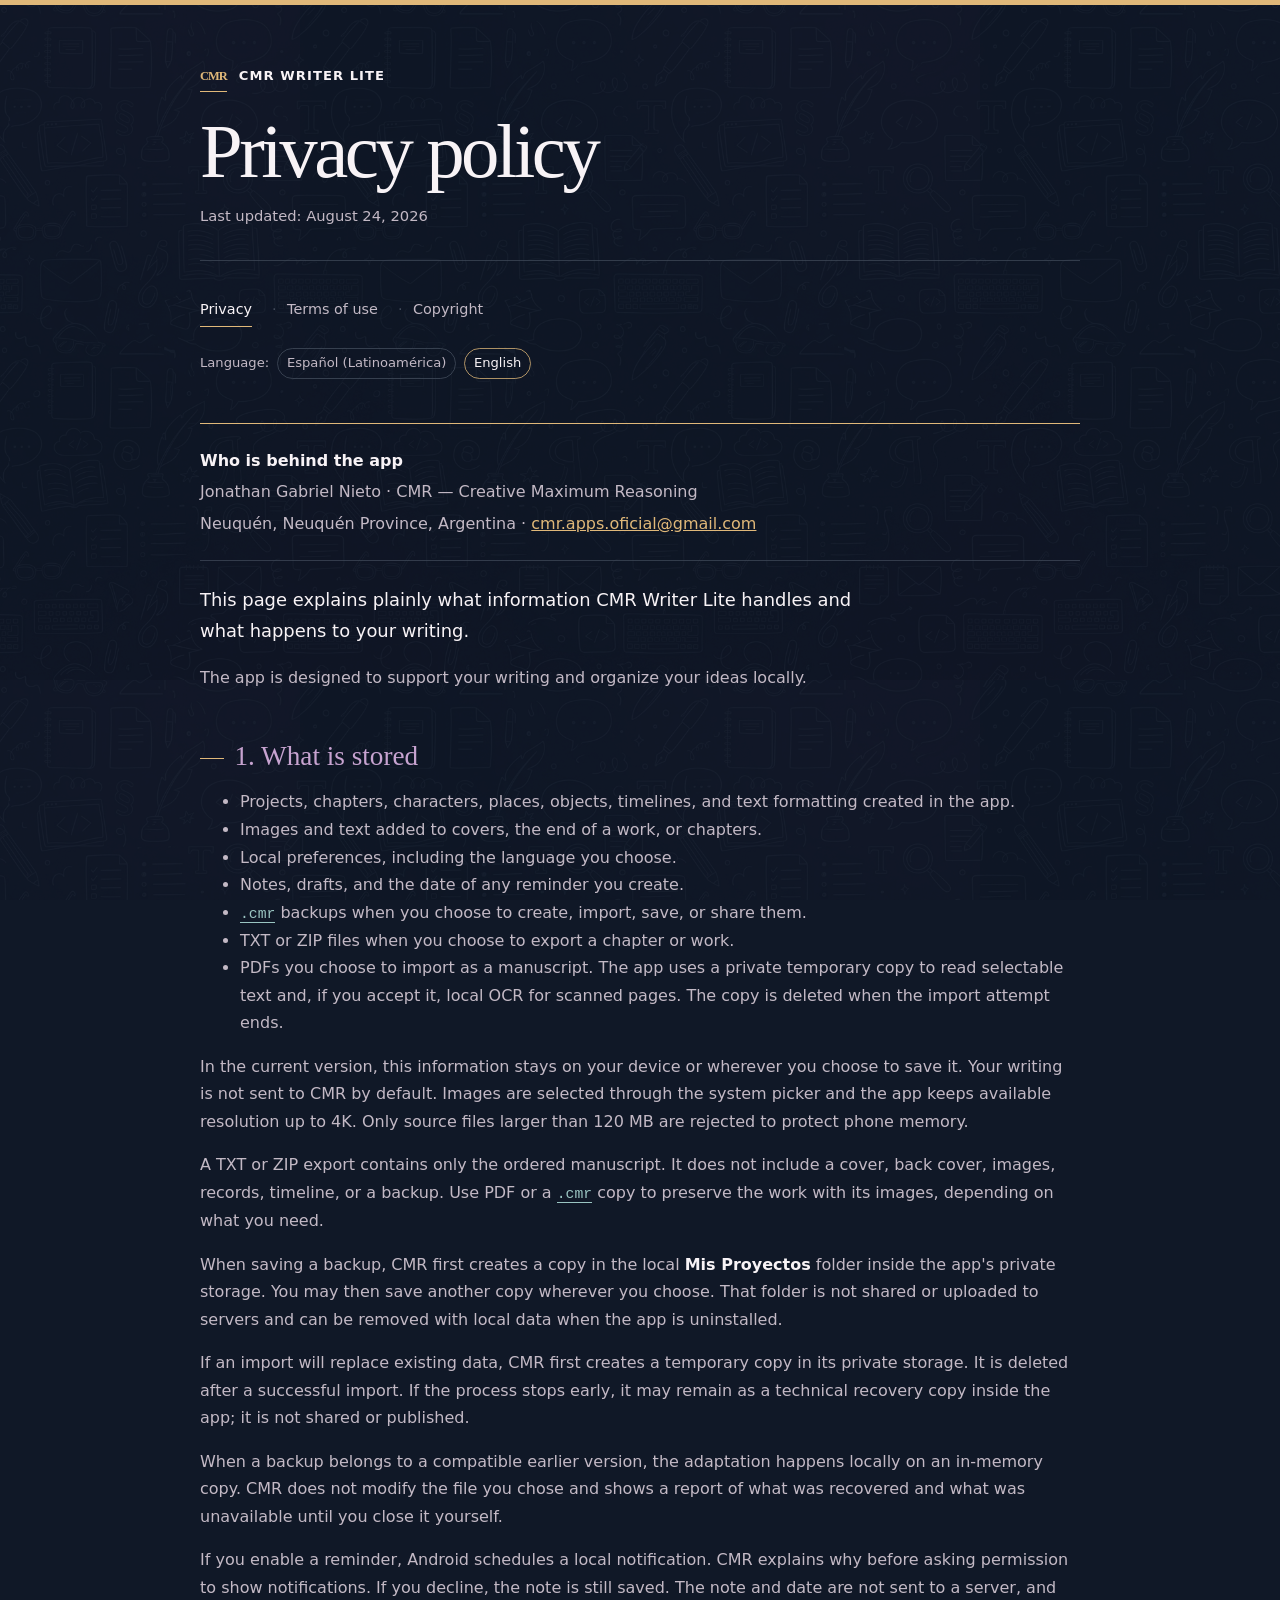
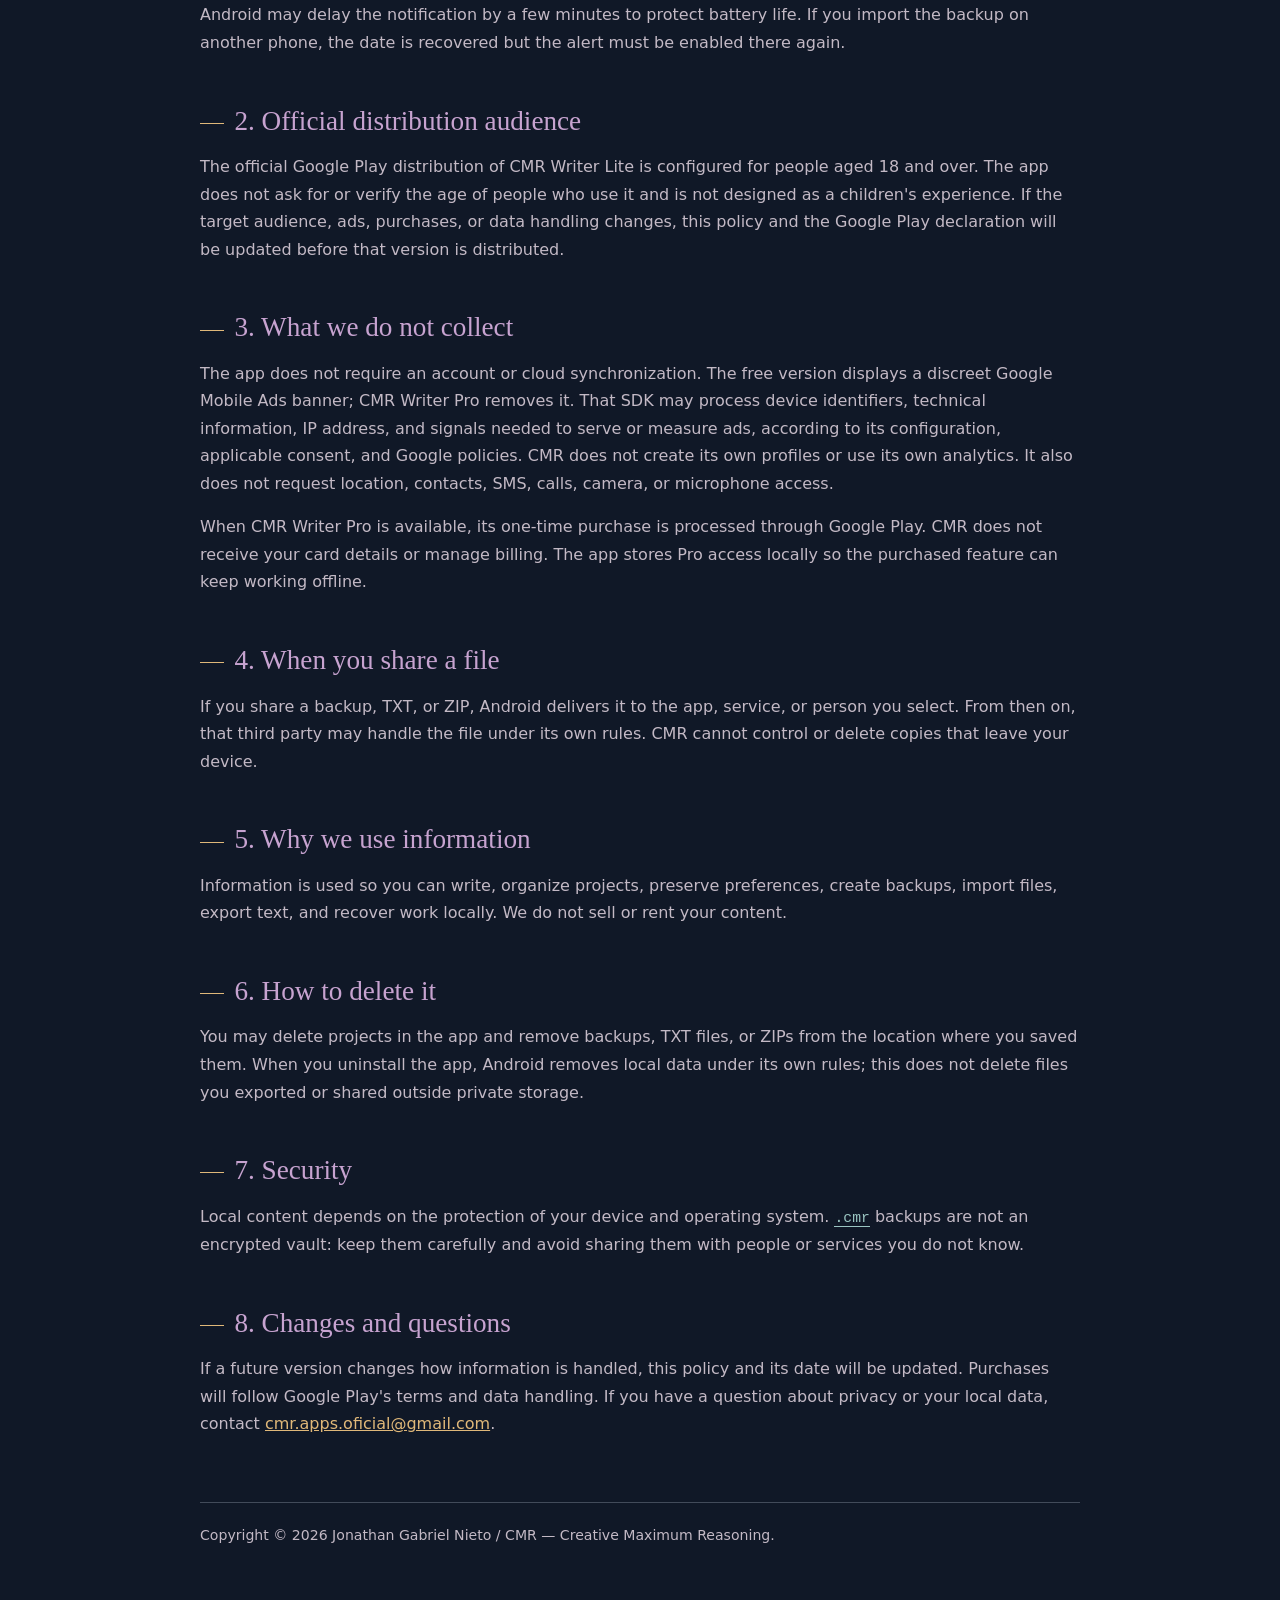
==== en/index.html @ 170e4adf "Add files via upload" ====
<!doctype html>
<html lang="en">
<head>
  <meta charset="utf-8">
  <meta name="viewport" content="width=device-width, initial-scale=1">
  <meta name="description" content="CMR Writer Lite privacy policy.">
  <title>Privacy | CMR Writer Lite</title>
  <link rel="icon" href="../favicon.ico" sizes="any">
  <link rel="stylesheet" href="../styles.css">
</head>
<body>
  <main class="shell">
    <header>
      <div class="brand"><span class="brand-mark" aria-hidden="true">CMR</span> CMR Writer Lite</div>
      <h1>Privacy policy</h1>
      <p class="meta">Last updated: August 24, 2026</p>
    </header>

    <nav aria-label="Legal documents">
      <a href="index.html" aria-current="page">Privacy</a>
      <a href="terms.html">Terms of use</a>
      <a href="copyright.html">Copyright</a>
    </nav>
    <div class="language-switch" aria-label="Document language">
      <span>Language:</span>
      <a href="../index.html" lang="es-419">Español (Latinoamérica)</a>
      <a href="index.html" lang="en" aria-current="true">English</a>
    </div>

    <section class="identity" aria-label="Contact details">
      <p><strong>Who is behind the app</strong></p>
      <p>Jonathan Gabriel Nieto · CMR — Creative Maximum Reasoning</p>
      <p>Neuquén, Neuquén Province, Argentina · <a href="mailto:cmr.apps.oficial@gmail.com">cmr.apps.oficial@gmail.com</a></p>
    </section>

    <p class="lead">This page explains plainly what information CMR Writer Lite handles and what happens to your writing.</p>
    <p>The app is designed to support your writing and organize your ideas locally.</p>

    <h2>1. What is stored</h2>
    <ul>
      <li>Projects, chapters, characters, places, objects, timelines, and text formatting created in the app.</li>
      <li>Images and text added to covers, the end of a work, or chapters.</li>
      <li>Local preferences, including the language you choose.</li>
      <li>Notes, drafts, and the date of any reminder you create.</li>
      <li><code>.cmr</code> backups when you choose to create, import, save, or share them.</li>
      <li>TXT or ZIP files when you choose to export a chapter or work.</li>
      <li>PDFs you choose to import as a manuscript. The app uses a private temporary copy to read selectable text and, if you accept it, local OCR for scanned pages. The copy is deleted when the import attempt ends.</li>
    </ul>
    <p>In the current version, this information stays on your device or wherever you choose to save it. Your writing is not sent to CMR by default. Images are selected through the system picker and the app keeps available resolution up to 4K. Only source files larger than 120 MB are rejected to protect phone memory.</p>
    <p>A TXT or ZIP export contains only the ordered manuscript. It does not include a cover, back cover, images, records, timeline, or a backup. Use PDF or a <code>.cmr</code> copy to preserve the work with its images, depending on what you need.</p>
    <p>When saving a backup, CMR first creates a copy in the local <strong>Mis Proyectos</strong> folder inside the app's private storage. You may then save another copy wherever you choose. That folder is not shared or uploaded to servers and can be removed with local data when the app is uninstalled.</p>
    <p>If an import will replace existing data, CMR first creates a temporary copy in its private storage. It is deleted after a successful import. If the process stops early, it may remain as a technical recovery copy inside the app; it is not shared or published.</p>
    <p>When a backup belongs to a compatible earlier version, the adaptation happens locally on an in-memory copy. CMR does not modify the file you chose and shows a report of what was recovered and what was unavailable until you close it yourself.</p>
    <p>If you enable a reminder, Android schedules a local notification. CMR explains why before asking permission to show notifications. If you decline, the note is still saved. The note and date are not sent to a server, and Android may delay the notification by a few minutes to protect battery life. If you import the backup on another phone, the date is recovered but the alert must be enabled there again.</p>

    <h2>2. Official distribution audience</h2>
    <p>The official Google Play distribution of CMR Writer Lite is configured for people aged 18 and over. The app does not ask for or verify the age of people who use it and is not designed as a children's experience. If the target audience, ads, purchases, or data handling changes, this policy and the Google Play declaration will be updated before that version is distributed.</p>

    <h2>3. What we do not collect</h2>
    <p>The app does not require an account or cloud synchronization. The free version displays a discreet Google Mobile Ads banner; CMR Writer Pro removes it. That SDK may process device identifiers, technical information, IP address, and signals needed to serve or measure ads, according to its configuration, applicable consent, and Google policies. CMR does not create its own profiles or use its own analytics. It also does not request location, contacts, SMS, calls, camera, or microphone access.</p>
    <p>When CMR Writer Pro is available, its one-time purchase is processed through Google Play. CMR does not receive your card details or manage billing. The app stores Pro access locally so the purchased feature can keep working offline.</p>

    <h2>4. When you share a file</h2>
    <p>If you share a backup, TXT, or ZIP, Android delivers it to the app, service, or person you select. From then on, that third party may handle the file under its own rules. CMR cannot control or delete copies that leave your device.</p>

    <h2>5. Why we use information</h2>
    <p>Information is used so you can write, organize projects, preserve preferences, create backups, import files, export text, and recover work locally. We do not sell or rent your content.</p>

    <h2>6. How to delete it</h2>
    <p>You may delete projects in the app and remove backups, TXT files, or ZIPs from the location where you saved them. When you uninstall the app, Android removes local data under its own rules; this does not delete files you exported or shared outside private storage.</p>

    <h2>7. Security</h2>
    <p>Local content depends on the protection of your device and operating system. <code>.cmr</code> backups are not an encrypted vault: keep them carefully and avoid sharing them with people or services you do not know.</p>

    <h2>8. Changes and questions</h2>
    <p>If a future version changes how information is handled, this policy and its date will be updated. Purchases will follow Google Play's terms and data handling. If you have a question about privacy or your local data, contact <a href="mailto:cmr.apps.oficial@gmail.com">cmr.apps.oficial@gmail.com</a>.</p>

    <footer>Copyright © 2026 Jonathan Gabriel Nieto / CMR — Creative Maximum Reasoning.</footer>
  </main>
</body>
</html>
---- styles.css ----
:root {
  color-scheme: dark;
  --ink: #101827;
  --ink-soft: #182334;
  --paper: #f8f3f6;
  --text: #f0eaf0;
  --muted: #c3b9c5;
  --plum: #c7a3d0;
  --gold: #e0b879;
  --teal: #9ac5c2;
  --line: #424b5a;
  --focus: #f0d29a;
}

* {
  box-sizing: border-box;
}

html {
  scroll-behavior: smooth;
}

body {
  position: relative;
  isolation: isolate;
  margin: 0;
  background: var(--ink);
  color: var(--text);
  font: 1rem/1.72 ui-sans-serif, system-ui, -apple-system, "Segoe UI", sans-serif;
}

body::after {
  position: fixed;
  z-index: 0;
  inset: 0;
  content: "";
  background-image: url("wallpaper_cmr.png");
  background-position: center top;
  background-size: 680px auto;
  opacity: .17;
  pointer-events: none;
}

body::before {
  content: "";
  position: relative;
  z-index: 2;
  display: block;
  height: 5px;
  background: var(--gold);
}

a {
  color: var(--gold);
}

a:hover {
  color: var(--paper);
}

a:focus-visible {
  outline: 3px solid var(--focus);
  outline-offset: 4px;
}

.shell {
  position: relative;
  z-index: 1;
  width: min(100% - 2rem, 880px);
  margin: 0 auto;
  padding: 3.5rem 0 4.5rem;
}

.brand {
  display: inline-flex;
  align-items: center;
  gap: .75rem;
  color: var(--paper);
  font-size: .82rem;
  font-weight: 700;
  letter-spacing: .08em;
  text-transform: uppercase;
}

.brand-mark {
  position: relative;
  color: var(--gold);
  font-family: Georgia, "Times New Roman", serif;
  font-size: .78rem;
  letter-spacing: -.08em;
}

.brand-mark::after {
  position: absolute;
  right: 0;
  bottom: -.3rem;
  left: 0;
  height: 1px;
  content: "";
  background: var(--gold);
}

header {
  margin-bottom: 2rem;
  padding-bottom: 2rem;
  border-bottom: 1px solid color-mix(in srgb, var(--line) 72%, transparent);
}

h1,
h2 {
  font-family: Georgia, "Times New Roman", serif;
  font-weight: 400;
}

h1 {
  max-width: 13ch;
  margin: 1.5rem 0 .75rem;
  color: var(--paper);
  font-size: clamp(2.4rem, 8vw, 4.8rem);
  letter-spacing: -.045em;
  line-height: 1.02;
}

h2 {
  margin: 3rem 0 .65rem;
  color: var(--plum);
  font-size: clamp(1.35rem, 3vw, 1.7rem);
  line-height: 1.2;
}

h2::before {
  display: inline-block;
  width: 1.5rem;
  height: 1px;
  margin: 0 .65rem .35rem 0;
  content: "";
  background: var(--gold);
}

p,
li {
  color: var(--muted);
}

strong {
  color: var(--paper);
}

.meta {
  margin: 0;
  color: var(--muted);
  font-size: .92rem;
}

.lead {
  max-width: 58ch;
  color: var(--paper);
  font-size: 1.12rem;
}

nav {
  display: flex;
  flex-wrap: wrap;
  gap: .6rem;
  margin: 1.75rem 0 3rem;
}

nav a {
  padding: .25rem 0;
  border-bottom: 1px solid transparent;
  color: var(--muted);
  font-size: .9rem;
  text-decoration: none;
}

nav a + a::before {
  margin: 0 .65rem;
  content: "·";
  color: var(--line);
}

nav a[aria-current="page"] {
  border-color: var(--gold);
  color: var(--paper);
}

.language-switch {
  display: flex;
  flex-wrap: wrap;
  align-items: center;
  gap: .5rem;
  margin: -1.7rem 0 2.8rem;
  color: var(--muted);
  font-size: .82rem;
}

.language-switch a {
  padding: .2rem .55rem;
  border: 1px solid color-mix(in srgb, var(--line) 80%, transparent);
  border-radius: 999px;
  color: var(--muted);
  text-decoration: none;
}

.language-switch a:hover {
  border-color: var(--gold);
  color: var(--paper);
}

.language-switch a[aria-current="true"] {
  border-color: color-mix(in srgb, var(--gold) 76%, transparent);
  color: var(--paper);
}

.identity,
.note {
  margin: 1.5rem 0;
  padding: 1.15rem 0;
  border-top: 1px solid var(--gold);
  border-bottom: 1px solid color-mix(in srgb, var(--line) 72%, transparent);
}

.identity p,
.note p {
  margin: .25rem 0;
}

code {
  border-bottom: 1px solid var(--teal);
  color: var(--teal);
  font-size: .92em;
}

footer {
  margin-top: 4rem;
  padding-top: 1.25rem;
  border-top: 1px solid var(--line);
  color: var(--muted);
  font-size: .88rem;
}

@media (prefers-reduced-motion: no-preference) {
  .brand-mark::after {
    animation: quiet-pulse 4s ease-in-out infinite;
  }
}

@keyframes quiet-pulse {
  0%,
  100% {
    opacity: .55;
  }

  50% {
    opacity: 1;
  }
}

@media (max-width: 560px) {
  .shell {
    width: min(100% - 1.25rem, 880px);
    padding-top: 2.5rem;
  }

  nav a {
    flex: 0 1 auto;
  }
}

@media (prefers-reduced-motion: reduce) {
  html {
    scroll-behavior: auto;
  }
}
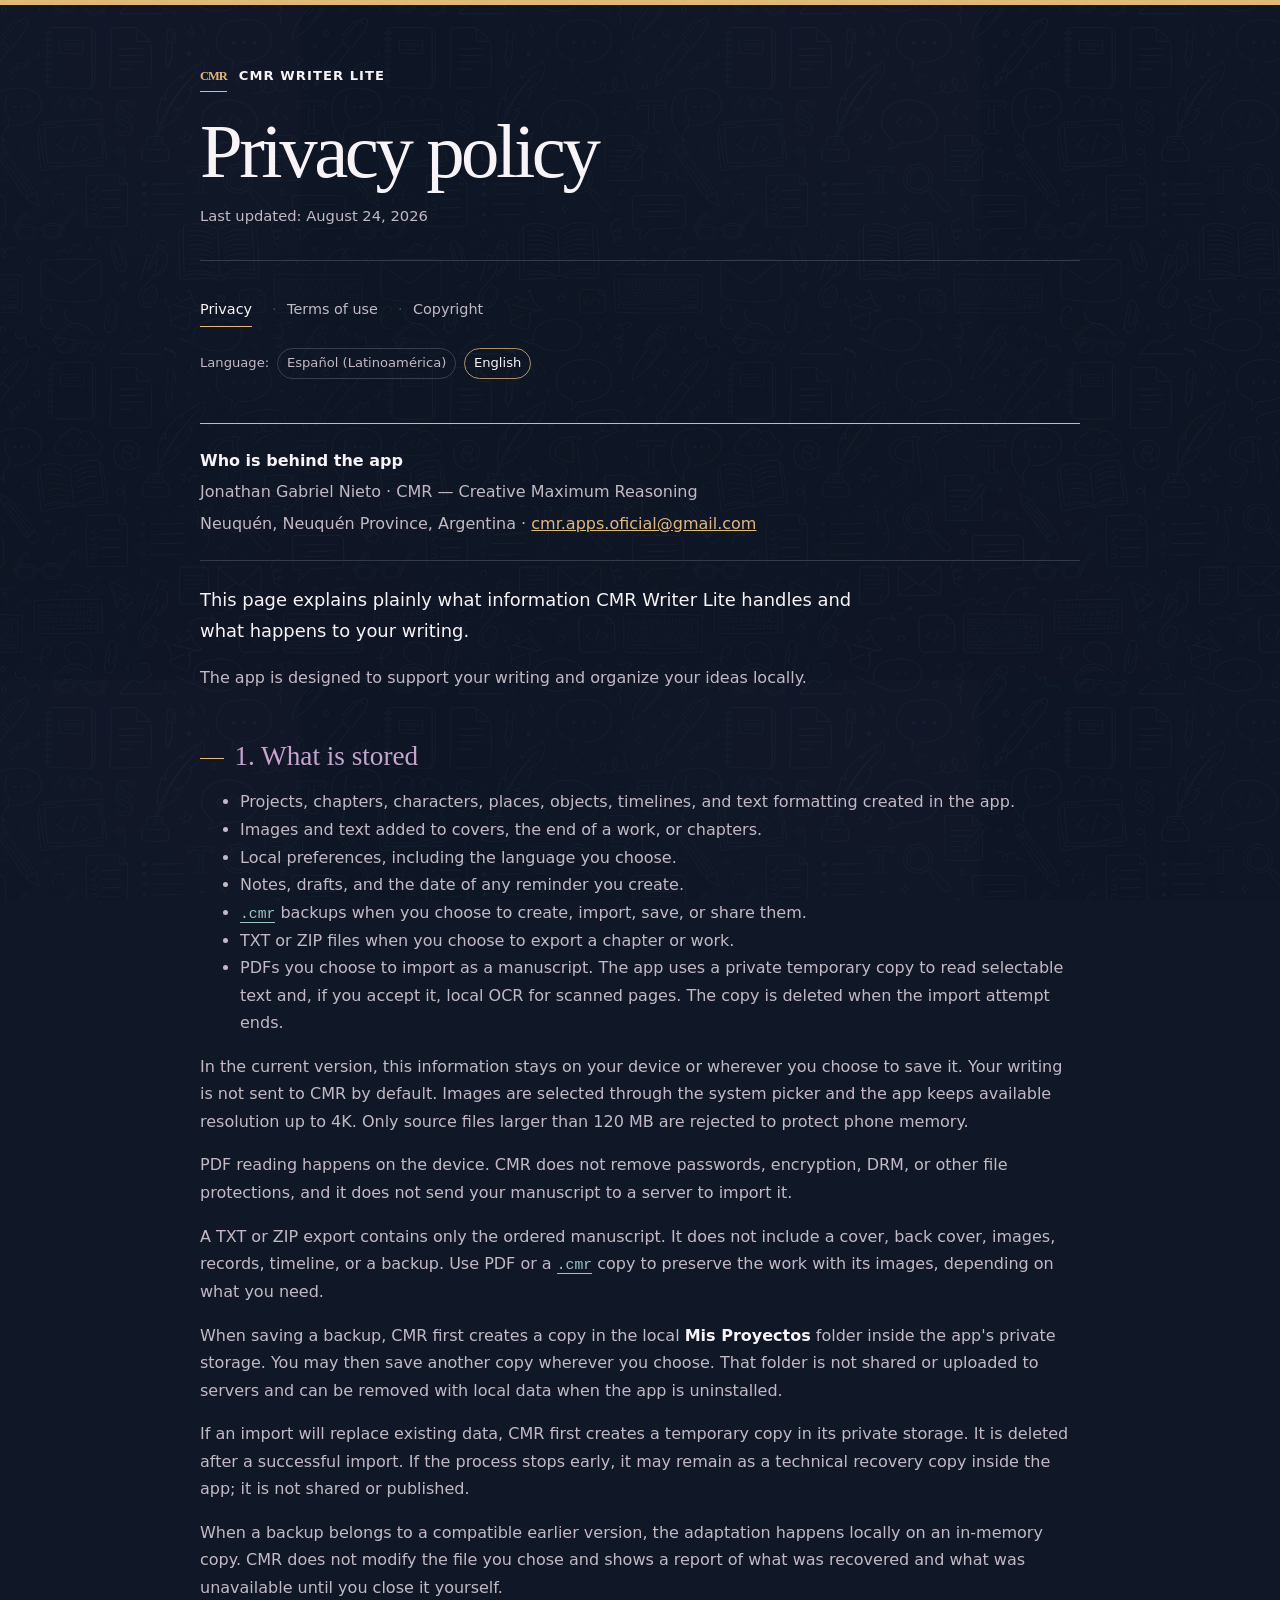
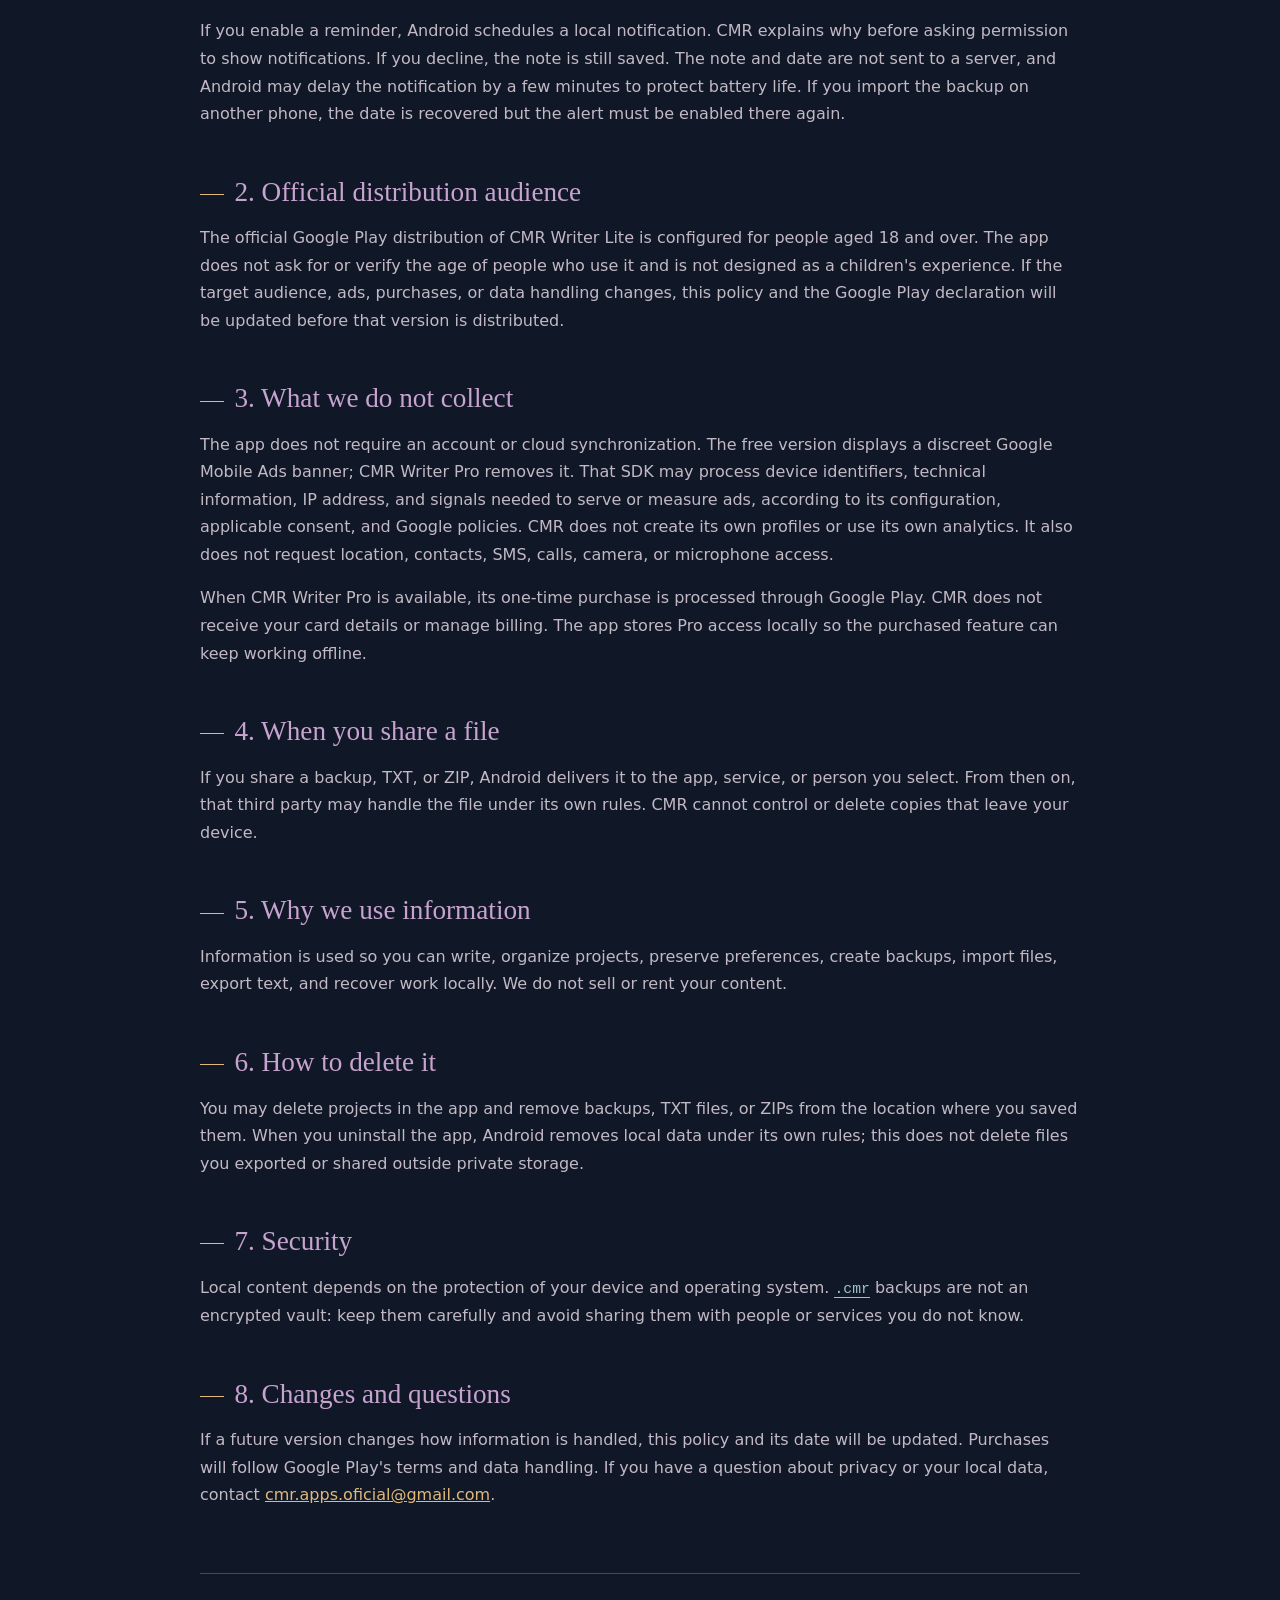
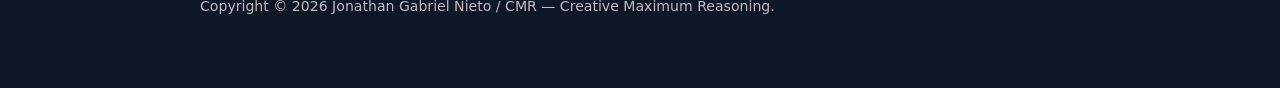
==== commit 47b9e59a: "Add files via upload" ====
--- a/en/index.html
+++ b/en/index.html
@@ -47,6 +47,7 @@
       <li>PDFs you choose to import as a manuscript. The app uses a private temporary copy to read selectable text and, if you accept it, local OCR for scanned pages. The copy is deleted when the import attempt ends.</li>
     </ul>
     <p>In the current version, this information stays on your device or wherever you choose to save it. Your writing is not sent to CMR by default. Images are selected through the system picker and the app keeps available resolution up to 4K. Only source files larger than 120 MB are rejected to protect phone memory.</p>
+    <p>PDF reading happens on the device. CMR does not remove passwords, encryption, DRM, or other file protections, and it does not send your manuscript to a server to import it.</p>
     <p>A TXT or ZIP export contains only the ordered manuscript. It does not include a cover, back cover, images, records, timeline, or a backup. Use PDF or a <code>.cmr</code> copy to preserve the work with its images, depending on what you need.</p>
     <p>When saving a backup, CMR first creates a copy in the local <strong>Mis Proyectos</strong> folder inside the app's private storage. You may then save another copy wherever you choose. That folder is not shared or uploaded to servers and can be removed with local data when the app is uninstalled.</p>
     <p>If an import will replace existing data, CMR first creates a temporary copy in its private storage. It is deleted after a successful import. If the process stops early, it may remain as a technical recovery copy inside the app; it is not shared or published.</p>
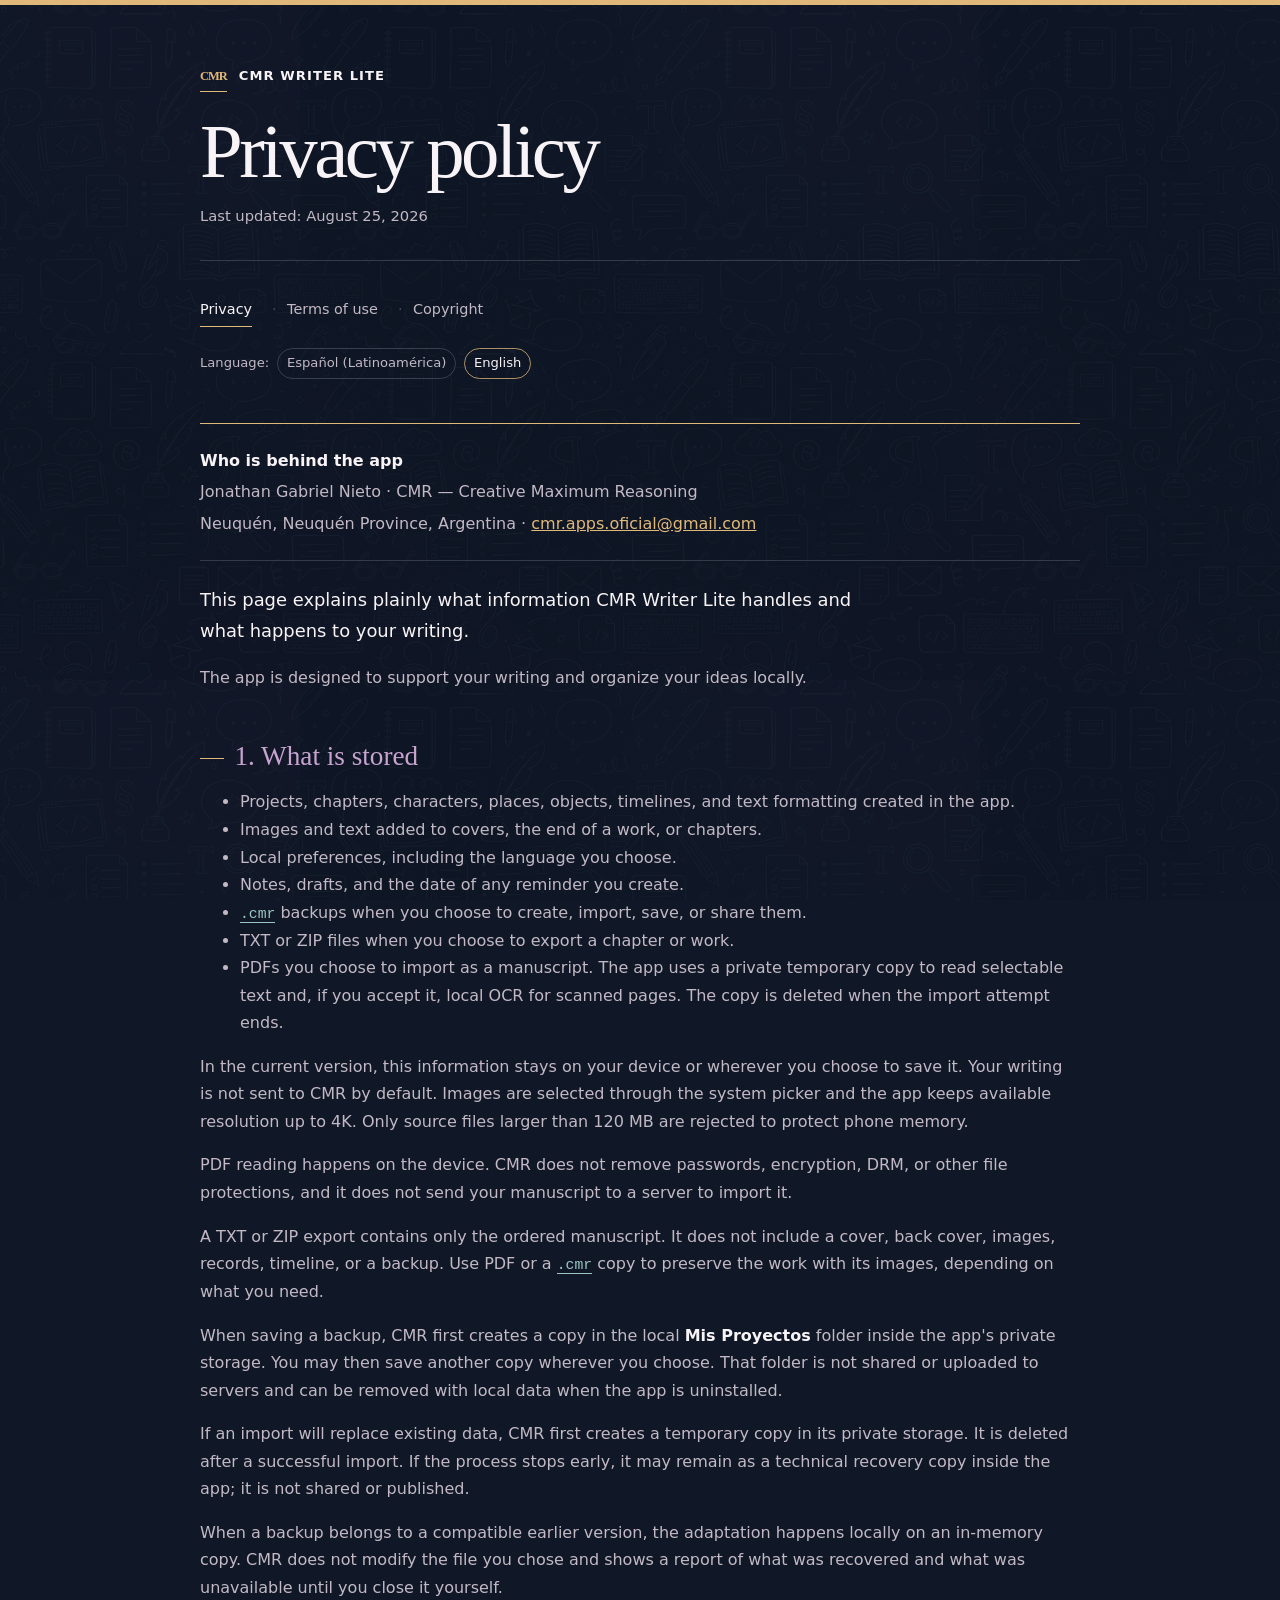
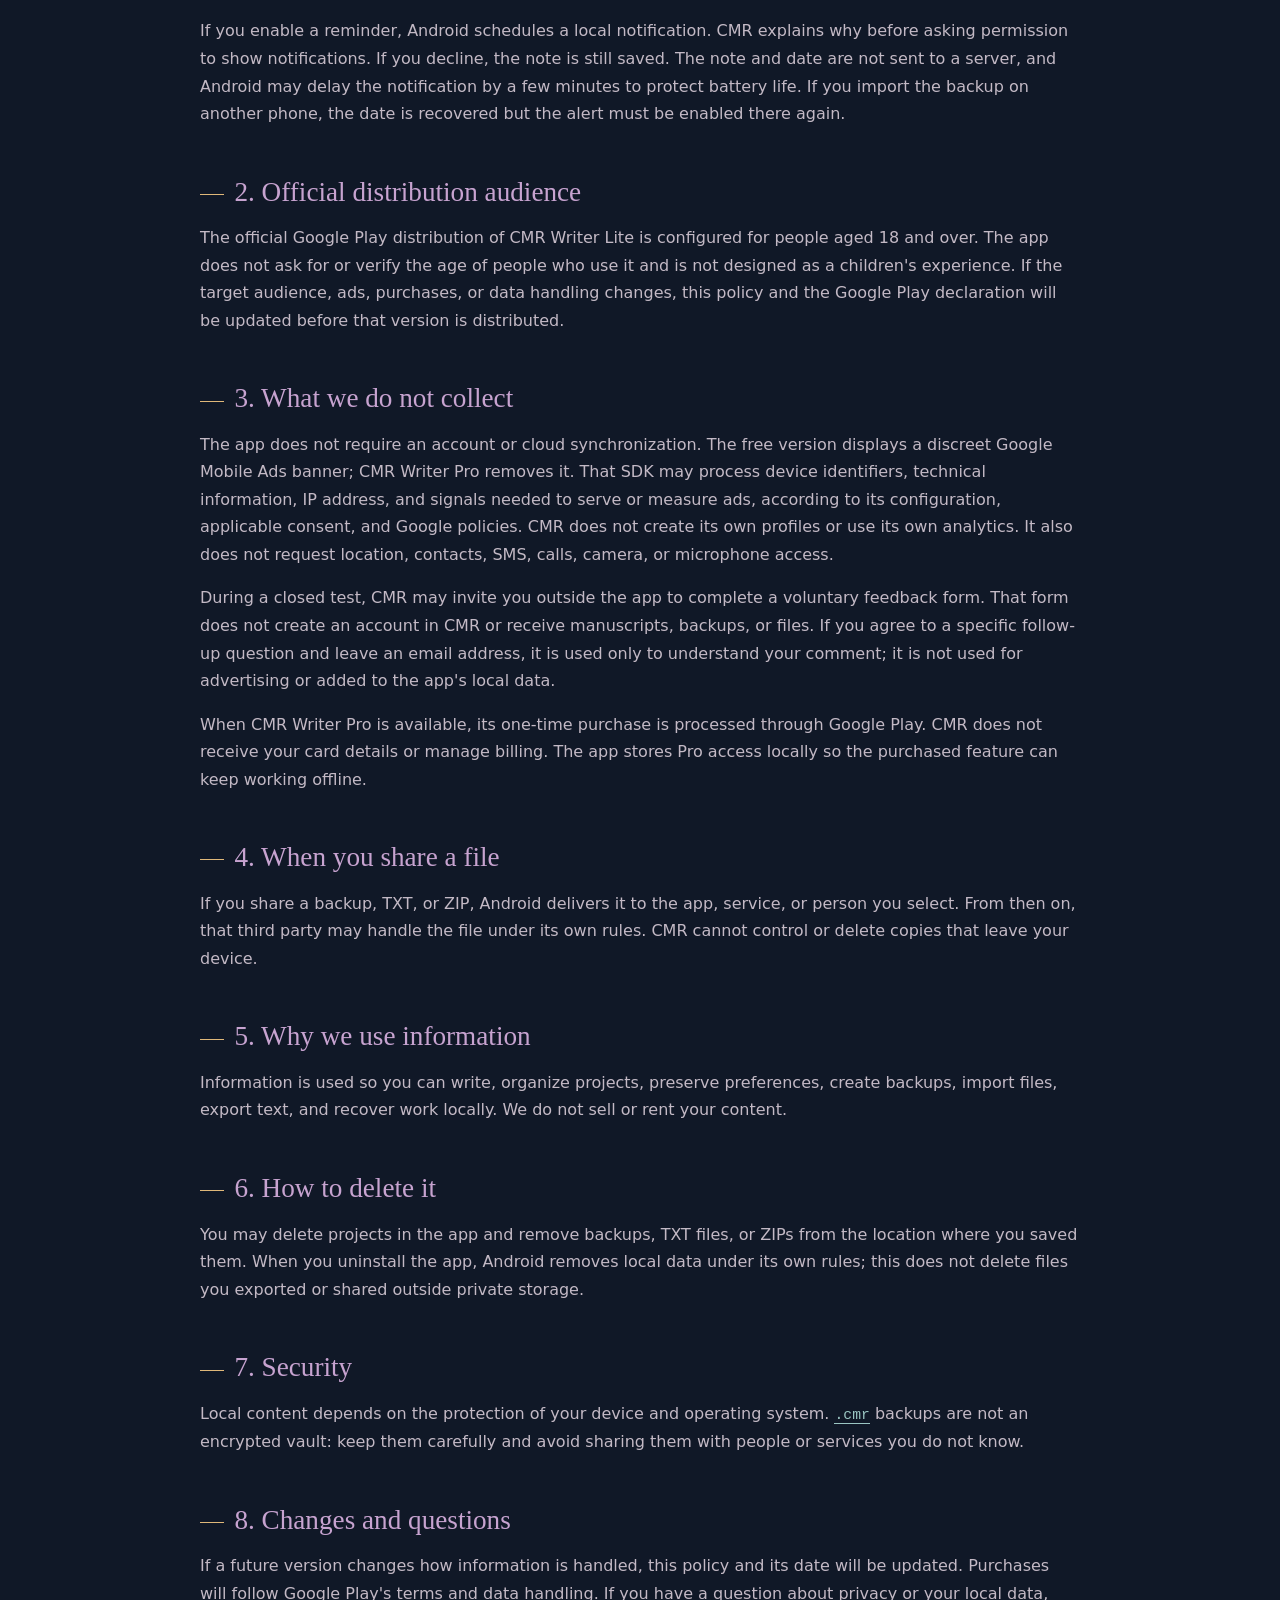
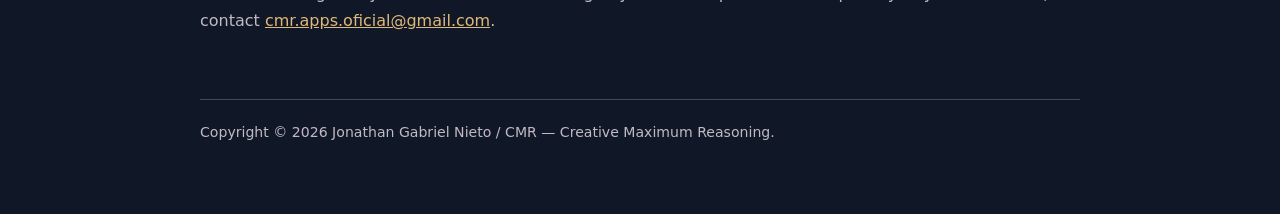
==== commit 0b5fc8a3: "Add files via upload" ====
--- a/en/index.html
+++ b/en/index.html
@@ -13,7 +13,7 @@
     <header>
       <div class="brand"><span class="brand-mark" aria-hidden="true">CMR</span> CMR Writer Lite</div>
       <h1>Privacy policy</h1>
-      <p class="meta">Last updated: August 24, 2026</p>
+      <p class="meta">Last updated: August 25, 2026</p>
     </header>
 
     <nav aria-label="Legal documents">
@@ -59,6 +59,7 @@
 
     <h2>3. What we do not collect</h2>
     <p>The app does not require an account or cloud synchronization. The free version displays a discreet Google Mobile Ads banner; CMR Writer Pro removes it. That SDK may process device identifiers, technical information, IP address, and signals needed to serve or measure ads, according to its configuration, applicable consent, and Google policies. CMR does not create its own profiles or use its own analytics. It also does not request location, contacts, SMS, calls, camera, or microphone access.</p>
+    <p>During a closed test, CMR may invite you outside the app to complete a voluntary feedback form. That form does not create an account in CMR or receive manuscripts, backups, or files. If you agree to a specific follow-up question and leave an email address, it is used only to understand your comment; it is not used for advertising or added to the app's local data.</p>
     <p>When CMR Writer Pro is available, its one-time purchase is processed through Google Play. CMR does not receive your card details or manage billing. The app stores Pro access locally so the purchased feature can keep working offline.</p>
 
     <h2>4. When you share a file</h2>
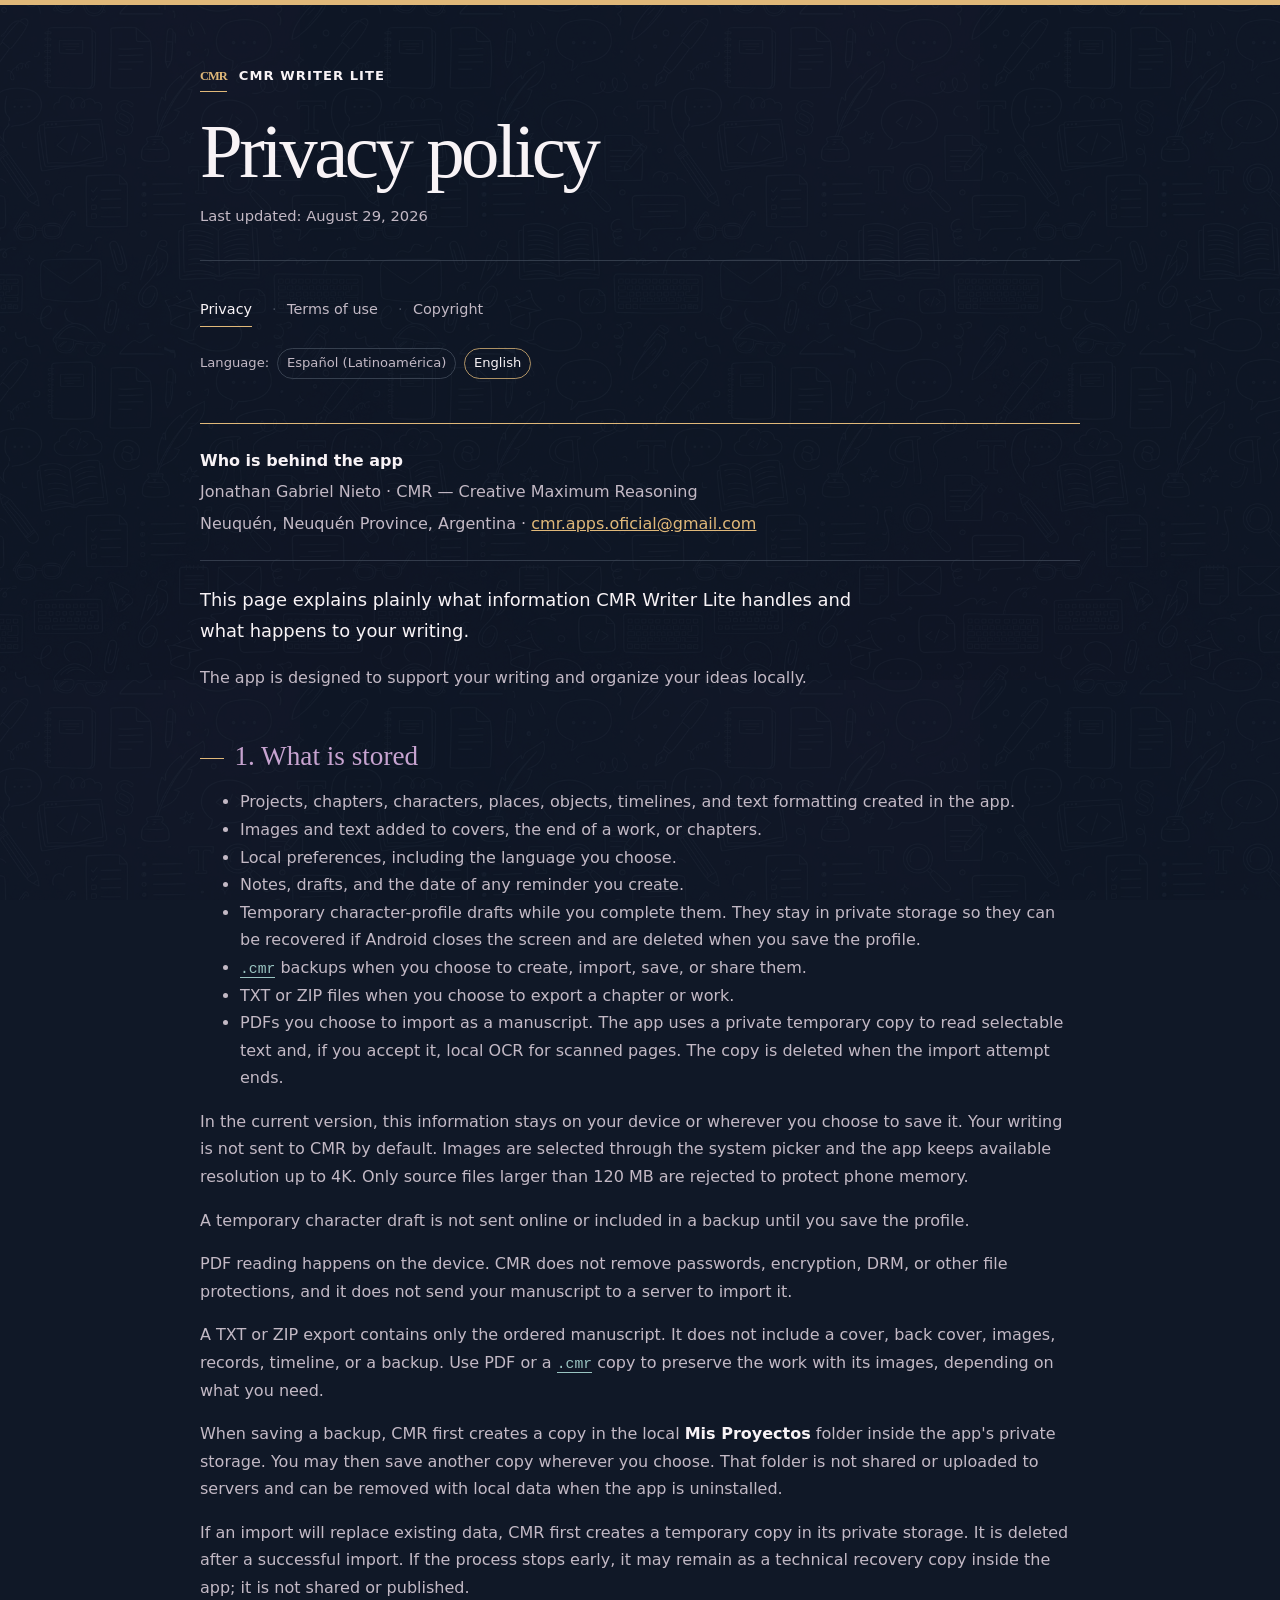
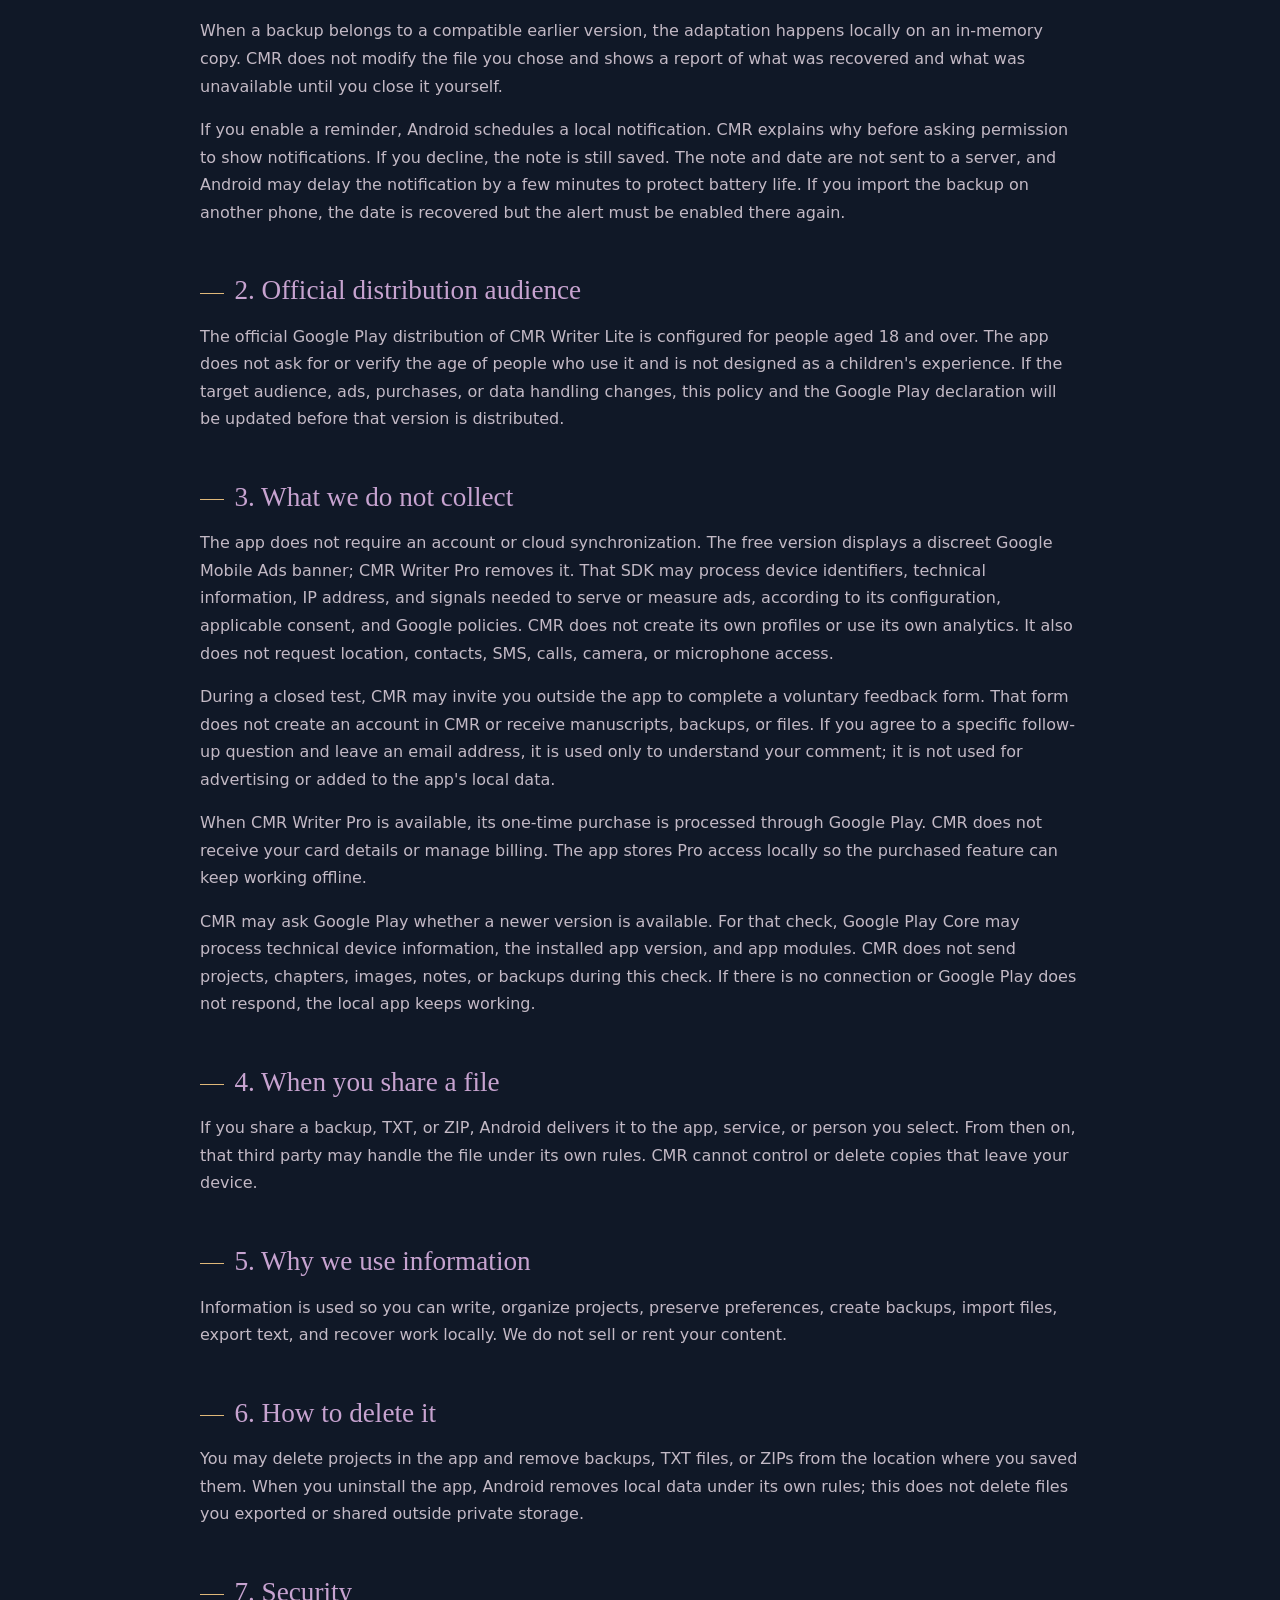
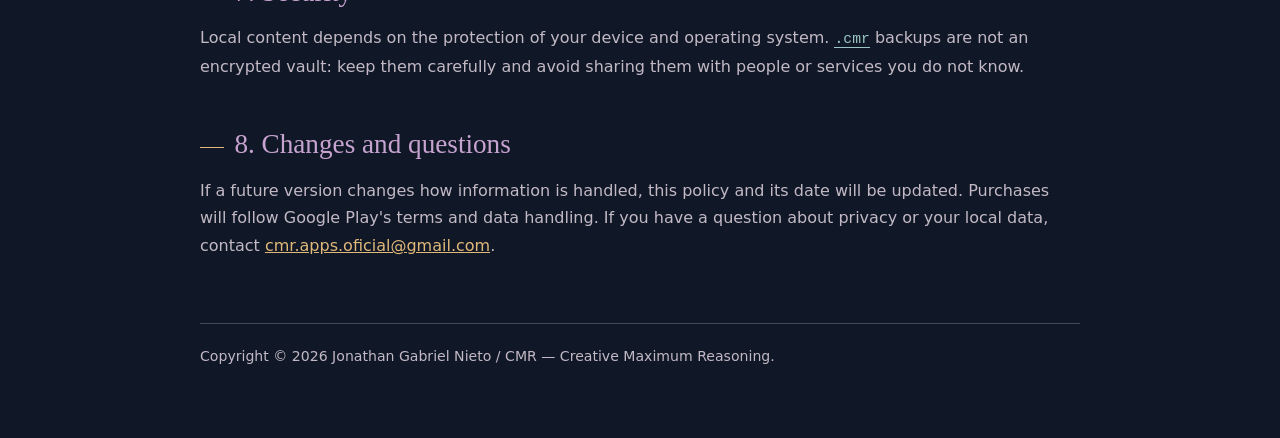
==== commit 0e67c7a5: "Add files via upload" ====
--- a/en/index.html
+++ b/en/index.html
@@ -13,7 +13,7 @@
     <header>
       <div class="brand"><span class="brand-mark" aria-hidden="true">CMR</span> CMR Writer Lite</div>
       <h1>Privacy policy</h1>
-      <p class="meta">Last updated: August 25, 2026</p>
+      <p class="meta">Last updated: August 29, 2026</p>
     </header>
 
     <nav aria-label="Legal documents">
@@ -42,11 +42,13 @@
       <li>Images and text added to covers, the end of a work, or chapters.</li>
       <li>Local preferences, including the language you choose.</li>
       <li>Notes, drafts, and the date of any reminder you create.</li>
+      <li>Temporary character-profile drafts while you complete them. They stay in private storage so they can be recovered if Android closes the screen and are deleted when you save the profile.</li>
       <li><code>.cmr</code> backups when you choose to create, import, save, or share them.</li>
       <li>TXT or ZIP files when you choose to export a chapter or work.</li>
       <li>PDFs you choose to import as a manuscript. The app uses a private temporary copy to read selectable text and, if you accept it, local OCR for scanned pages. The copy is deleted when the import attempt ends.</li>
     </ul>
     <p>In the current version, this information stays on your device or wherever you choose to save it. Your writing is not sent to CMR by default. Images are selected through the system picker and the app keeps available resolution up to 4K. Only source files larger than 120 MB are rejected to protect phone memory.</p>
+    <p>A temporary character draft is not sent online or included in a backup until you save the profile.</p>
     <p>PDF reading happens on the device. CMR does not remove passwords, encryption, DRM, or other file protections, and it does not send your manuscript to a server to import it.</p>
     <p>A TXT or ZIP export contains only the ordered manuscript. It does not include a cover, back cover, images, records, timeline, or a backup. Use PDF or a <code>.cmr</code> copy to preserve the work with its images, depending on what you need.</p>
     <p>When saving a backup, CMR first creates a copy in the local <strong>Mis Proyectos</strong> folder inside the app's private storage. You may then save another copy wherever you choose. That folder is not shared or uploaded to servers and can be removed with local data when the app is uninstalled.</p>
@@ -61,6 +63,7 @@
     <p>The app does not require an account or cloud synchronization. The free version displays a discreet Google Mobile Ads banner; CMR Writer Pro removes it. That SDK may process device identifiers, technical information, IP address, and signals needed to serve or measure ads, according to its configuration, applicable consent, and Google policies. CMR does not create its own profiles or use its own analytics. It also does not request location, contacts, SMS, calls, camera, or microphone access.</p>
     <p>During a closed test, CMR may invite you outside the app to complete a voluntary feedback form. That form does not create an account in CMR or receive manuscripts, backups, or files. If you agree to a specific follow-up question and leave an email address, it is used only to understand your comment; it is not used for advertising or added to the app's local data.</p>
     <p>When CMR Writer Pro is available, its one-time purchase is processed through Google Play. CMR does not receive your card details or manage billing. The app stores Pro access locally so the purchased feature can keep working offline.</p>
+    <p>CMR may ask Google Play whether a newer version is available. For that check, Google Play Core may process technical device information, the installed app version, and app modules. CMR does not send projects, chapters, images, notes, or backups during this check. If there is no connection or Google Play does not respond, the local app keeps working.</p>
 
     <h2>4. When you share a file</h2>
     <p>If you share a backup, TXT, or ZIP, Android delivers it to the app, service, or person you select. From then on, that third party may handle the file under its own rules. CMR cannot control or delete copies that leave your device.</p>
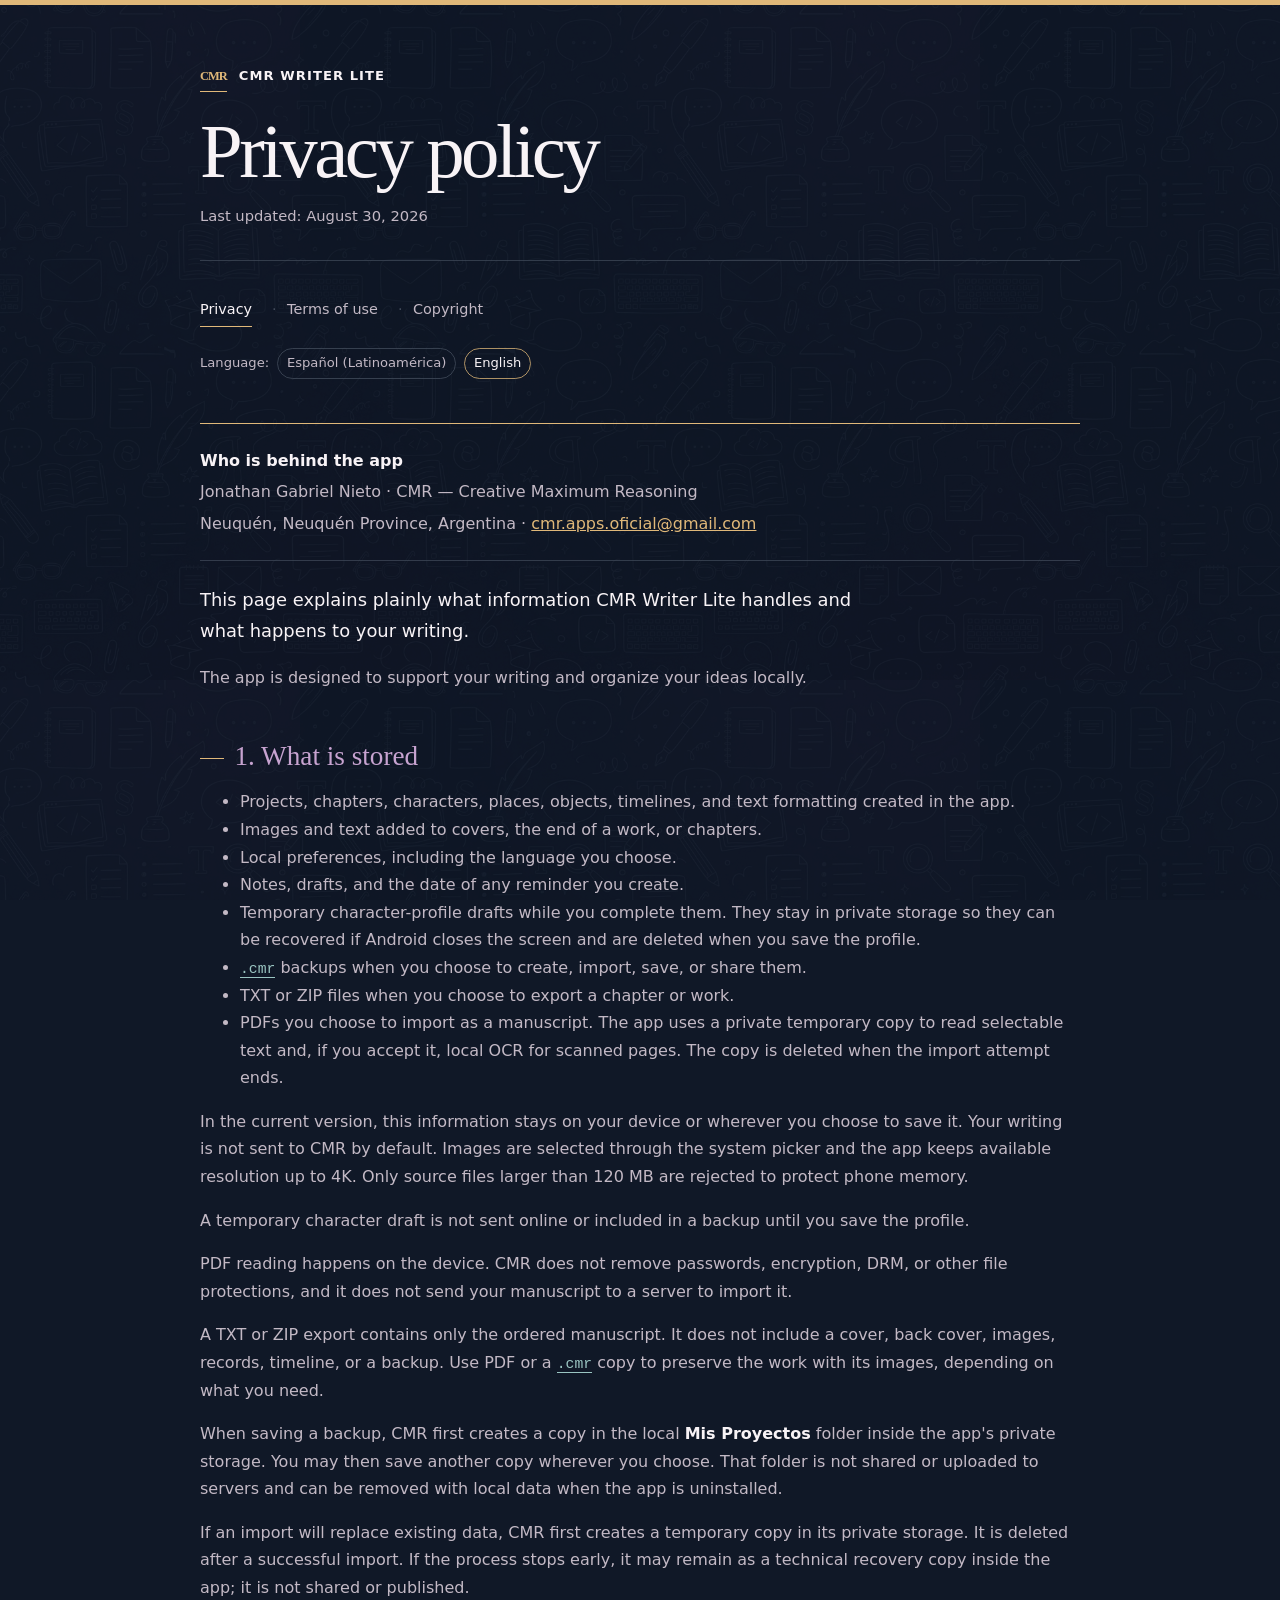
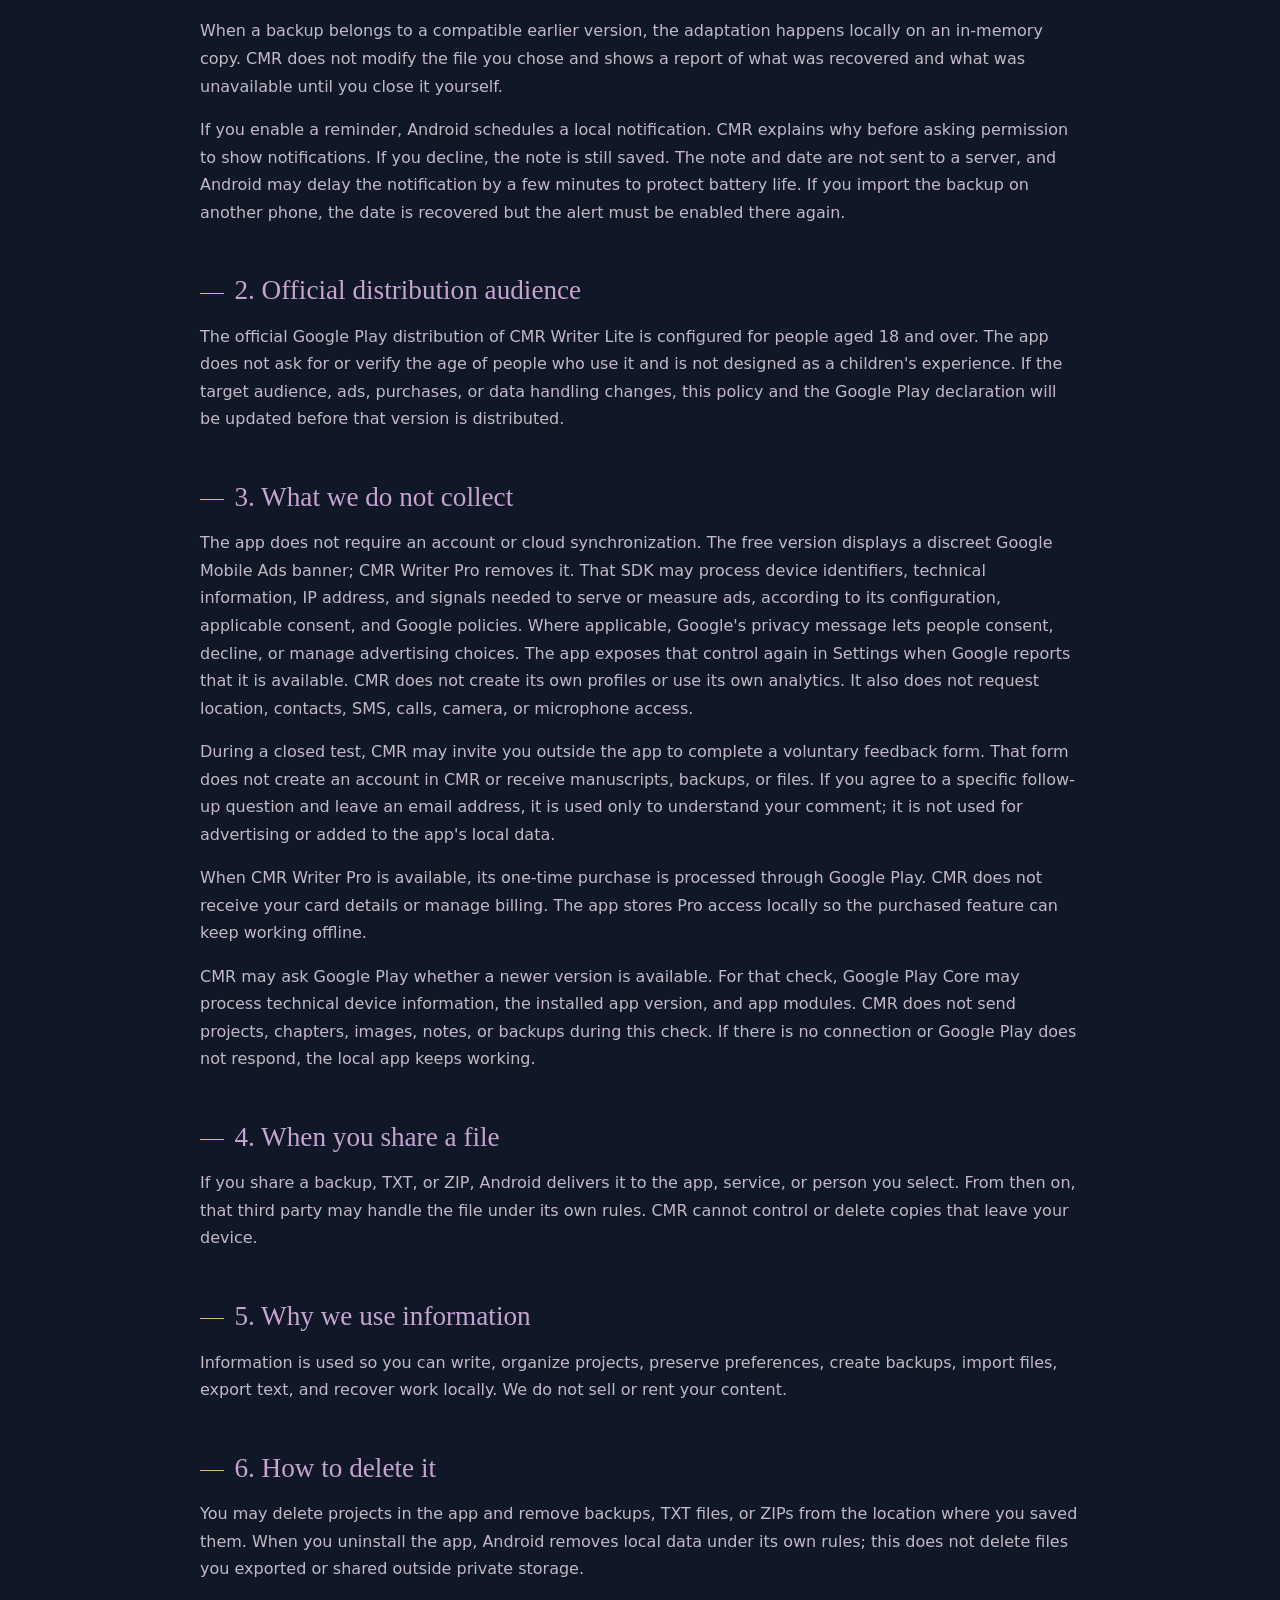
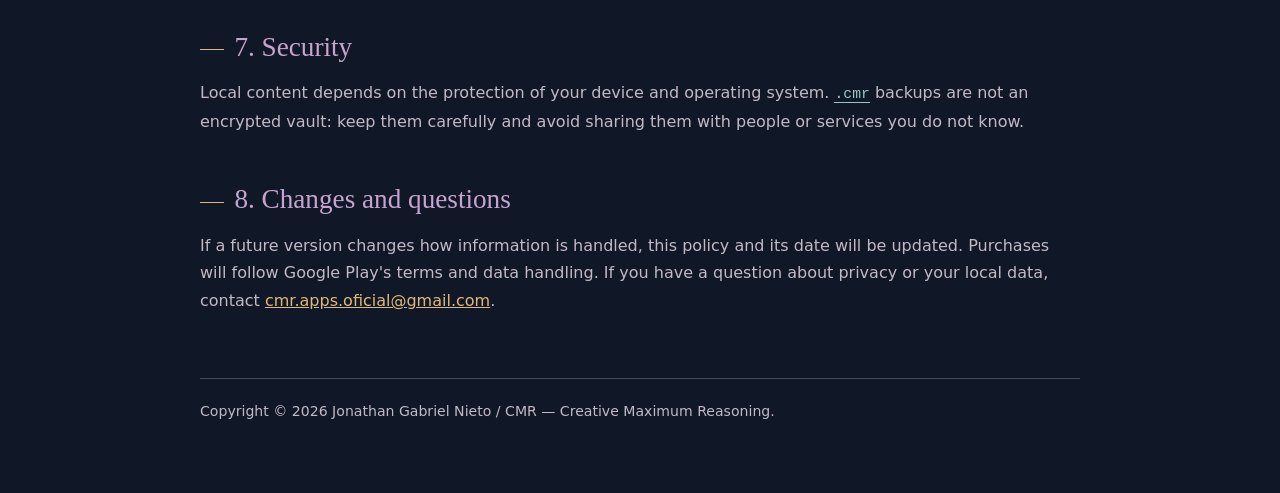
==== commit d4c02e5d: "Add files via upload" ====
--- a/en/index.html
+++ b/en/index.html
@@ -13,7 +13,7 @@
     <header>
       <div class="brand"><span class="brand-mark" aria-hidden="true">CMR</span> CMR Writer Lite</div>
       <h1>Privacy policy</h1>
-      <p class="meta">Last updated: August 29, 2026</p>
+      <p class="meta">Last updated: August 30, 2026</p>
     </header>
 
     <nav aria-label="Legal documents">
@@ -60,7 +60,7 @@
     <p>The official Google Play distribution of CMR Writer Lite is configured for people aged 18 and over. The app does not ask for or verify the age of people who use it and is not designed as a children's experience. If the target audience, ads, purchases, or data handling changes, this policy and the Google Play declaration will be updated before that version is distributed.</p>
 
     <h2>3. What we do not collect</h2>
-    <p>The app does not require an account or cloud synchronization. The free version displays a discreet Google Mobile Ads banner; CMR Writer Pro removes it. That SDK may process device identifiers, technical information, IP address, and signals needed to serve or measure ads, according to its configuration, applicable consent, and Google policies. CMR does not create its own profiles or use its own analytics. It also does not request location, contacts, SMS, calls, camera, or microphone access.</p>
+    <p>The app does not require an account or cloud synchronization. The free version displays a discreet Google Mobile Ads banner; CMR Writer Pro removes it. That SDK may process device identifiers, technical information, IP address, and signals needed to serve or measure ads, according to its configuration, applicable consent, and Google policies. Where applicable, Google's privacy message lets people consent, decline, or manage advertising choices. The app exposes that control again in Settings when Google reports that it is available. CMR does not create its own profiles or use its own analytics. It also does not request location, contacts, SMS, calls, camera, or microphone access.</p>
     <p>During a closed test, CMR may invite you outside the app to complete a voluntary feedback form. That form does not create an account in CMR or receive manuscripts, backups, or files. If you agree to a specific follow-up question and leave an email address, it is used only to understand your comment; it is not used for advertising or added to the app's local data.</p>
     <p>When CMR Writer Pro is available, its one-time purchase is processed through Google Play. CMR does not receive your card details or manage billing. The app stores Pro access locally so the purchased feature can keep working offline.</p>
     <p>CMR may ask Google Play whether a newer version is available. For that check, Google Play Core may process technical device information, the installed app version, and app modules. CMR does not send projects, chapters, images, notes, or backups during this check. If there is no connection or Google Play does not respond, the local app keeps working.</p>
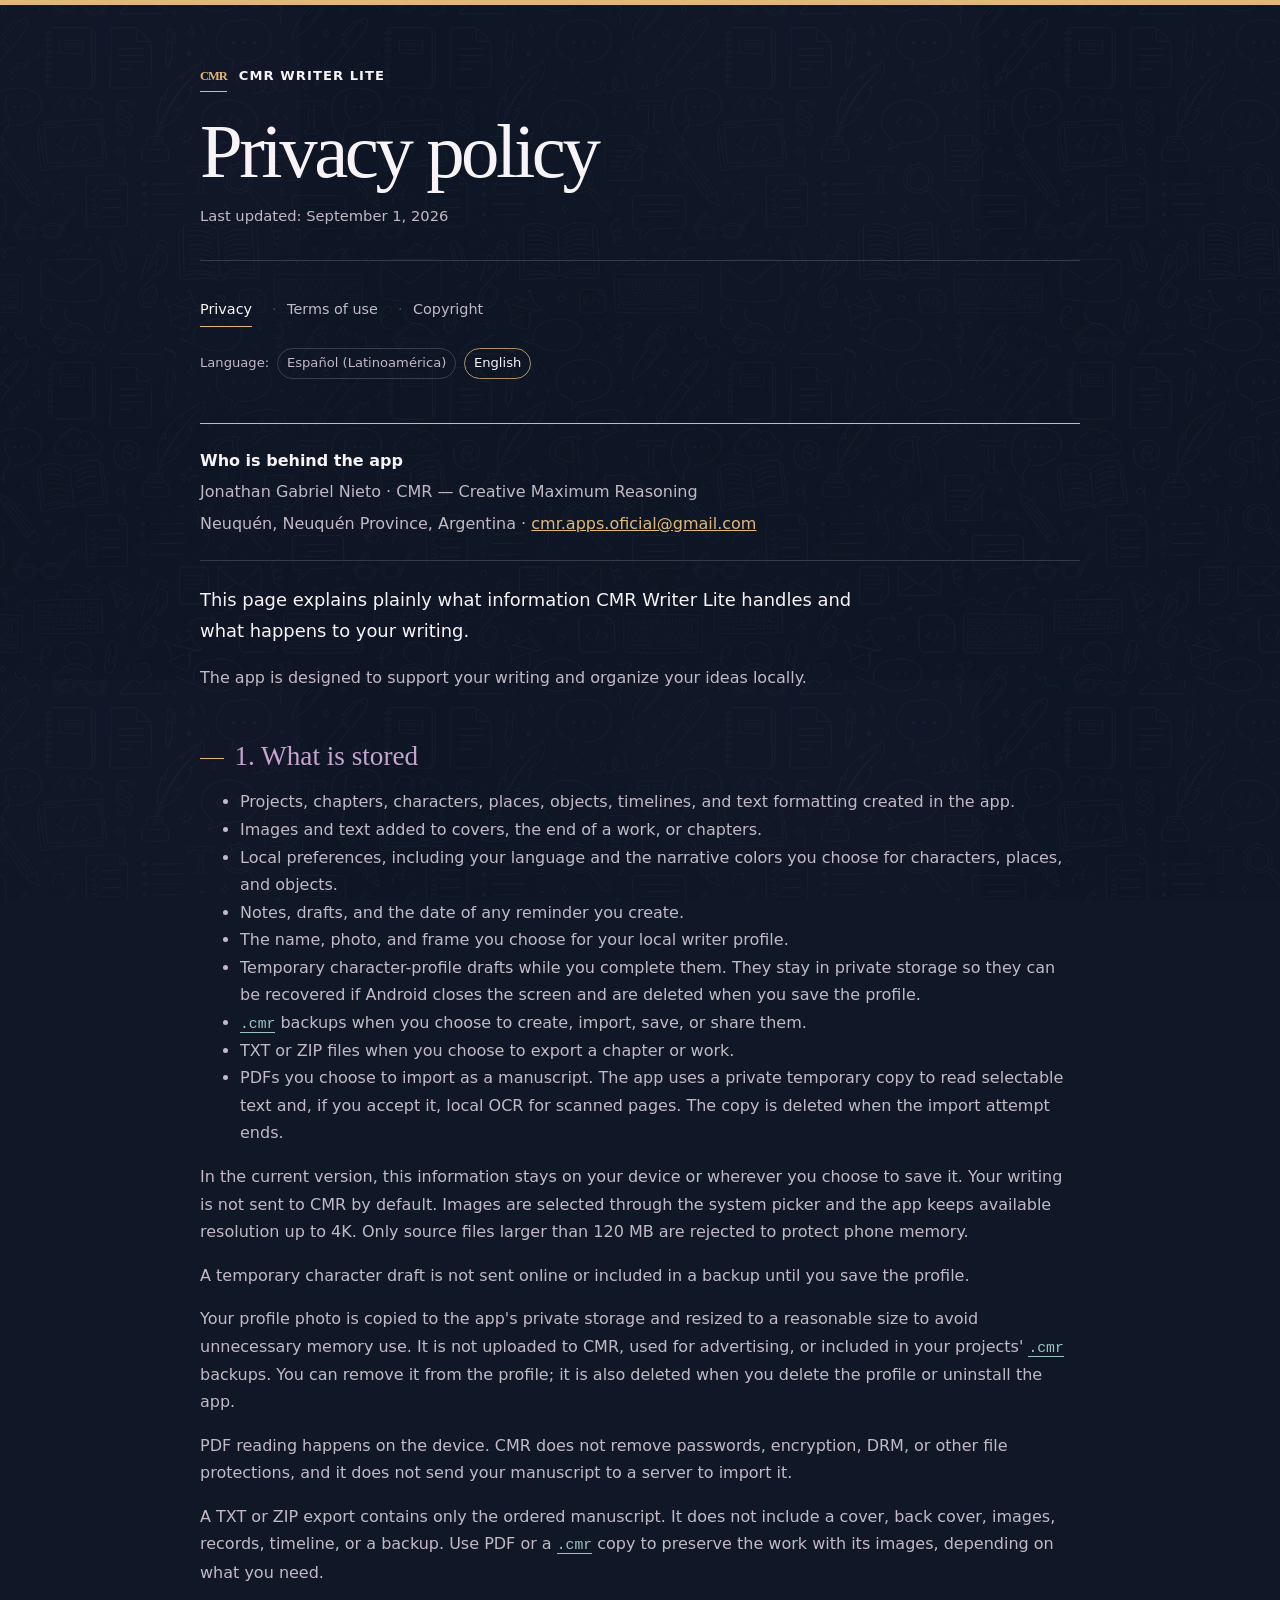
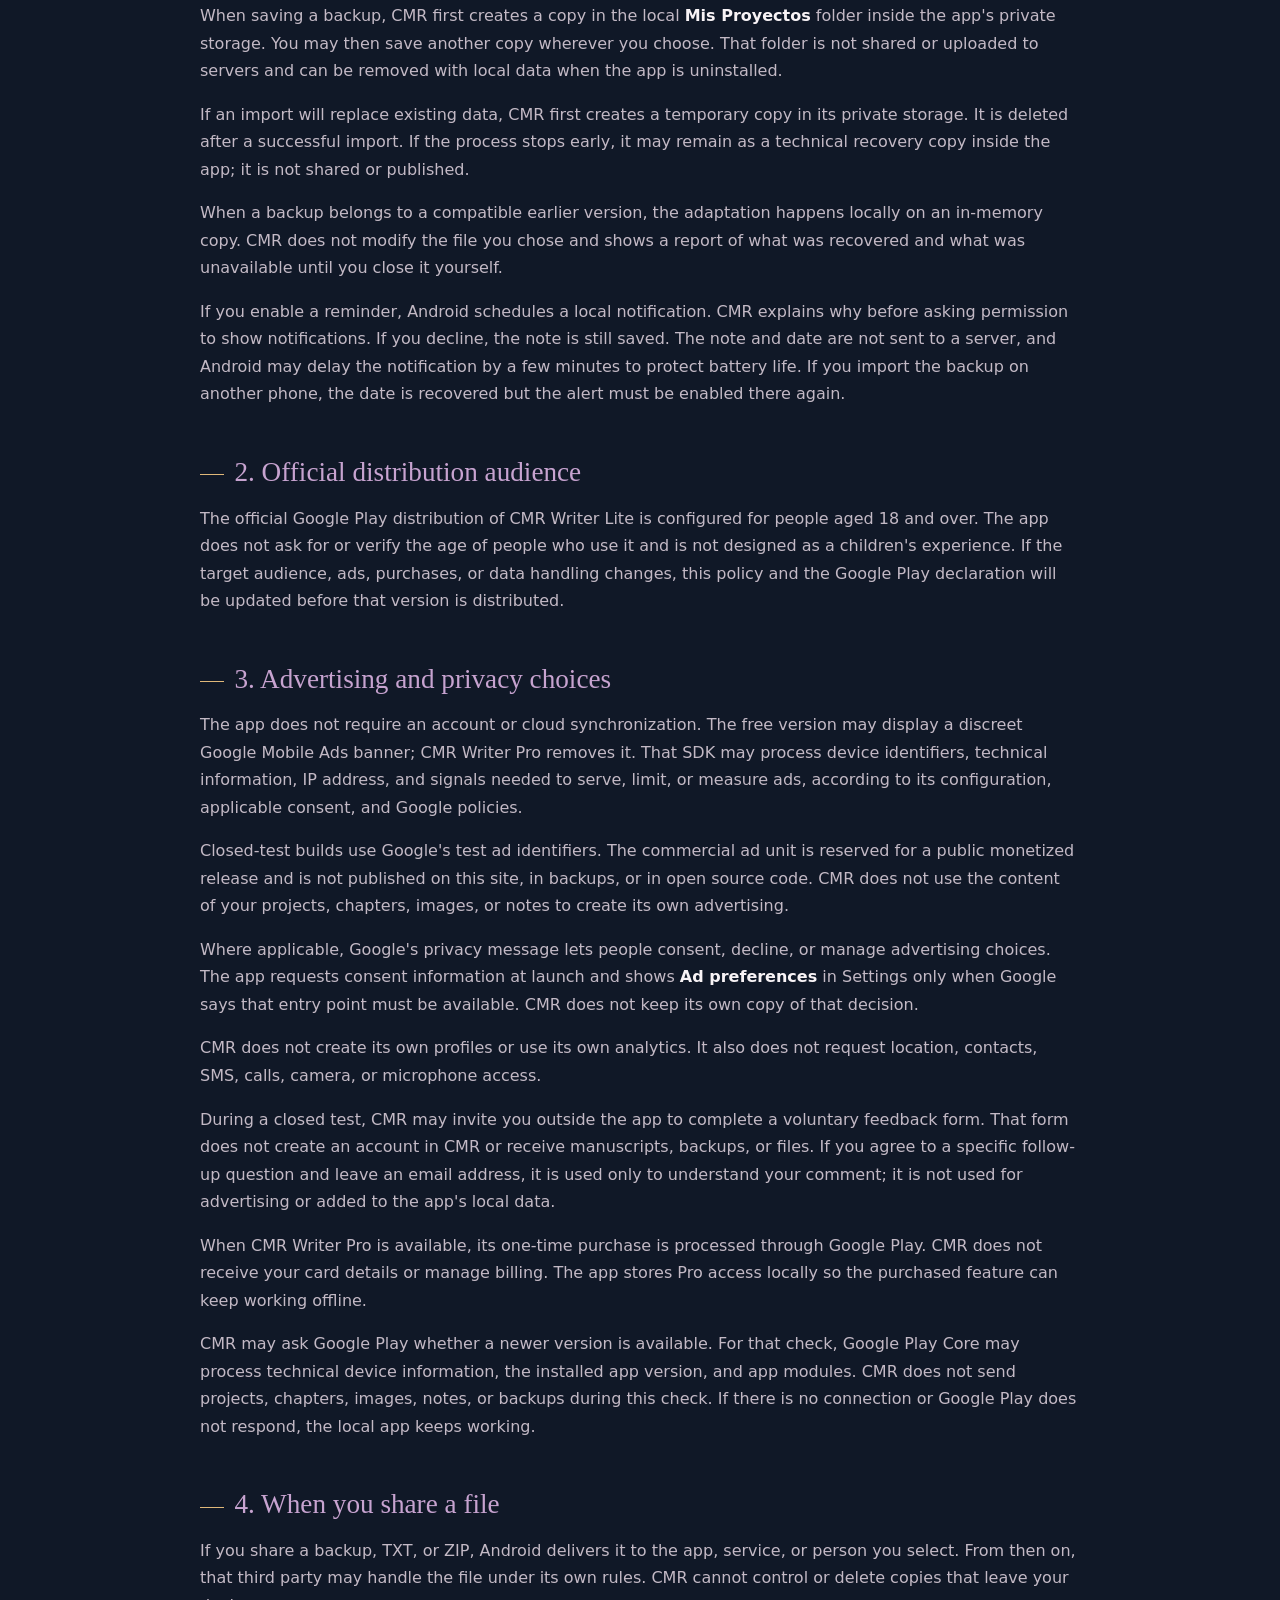
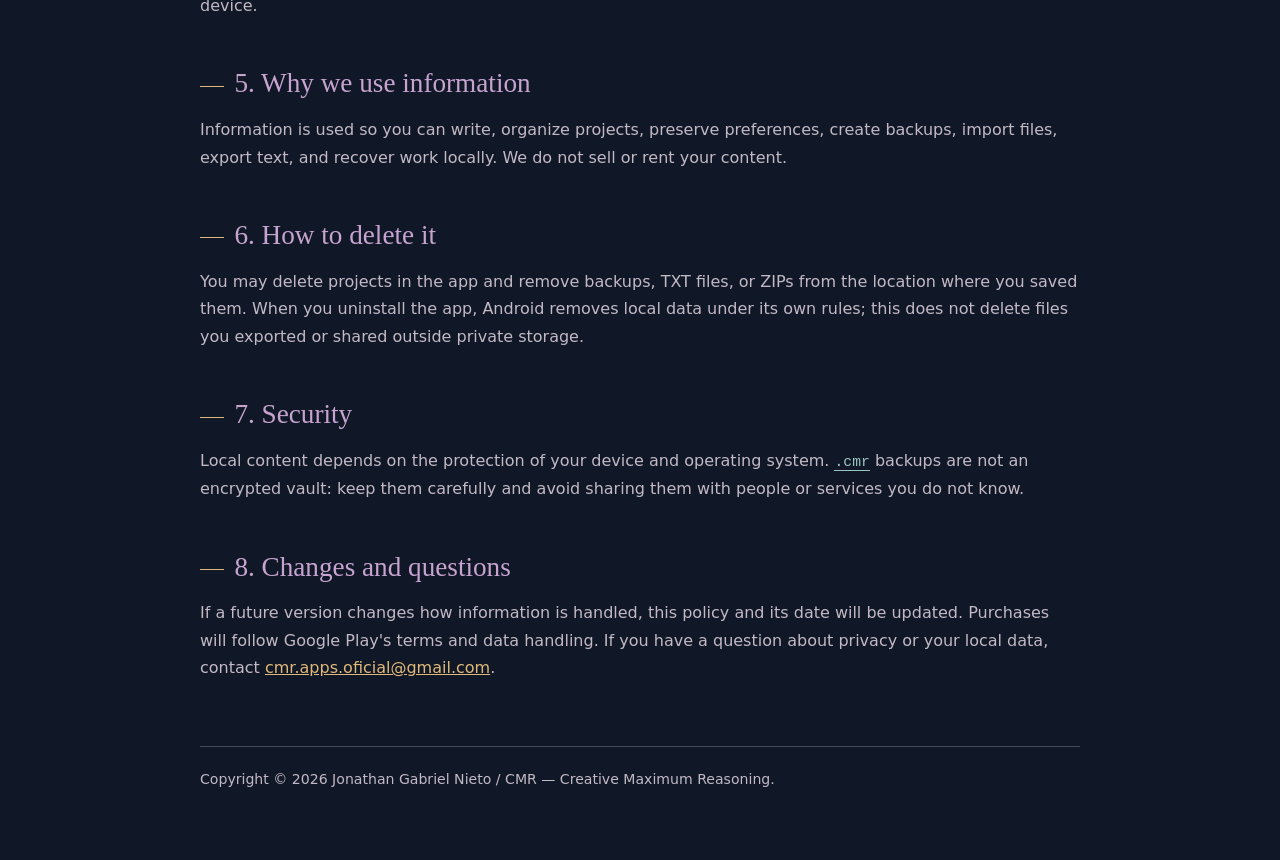
==== commit f90c4671: "Add files via upload" ====
--- a/en/index.html
+++ b/en/index.html
@@ -13,7 +13,7 @@
     <header>
       <div class="brand"><span class="brand-mark" aria-hidden="true">CMR</span> CMR Writer Lite</div>
       <h1>Privacy policy</h1>
-      <p class="meta">Last updated: August 30, 2026</p>
+      <p class="meta">Last updated: September 1, 2026</p>
     </header>
 
     <nav aria-label="Legal documents">
@@ -40,8 +40,9 @@
     <ul>
       <li>Projects, chapters, characters, places, objects, timelines, and text formatting created in the app.</li>
       <li>Images and text added to covers, the end of a work, or chapters.</li>
-      <li>Local preferences, including the language you choose.</li>
+            <li>Local preferences, including your language and the narrative colors you choose for characters, places, and objects.</li>
       <li>Notes, drafts, and the date of any reminder you create.</li>
+      <li>The name, photo, and frame you choose for your local writer profile.</li>
       <li>Temporary character-profile drafts while you complete them. They stay in private storage so they can be recovered if Android closes the screen and are deleted when you save the profile.</li>
       <li><code>.cmr</code> backups when you choose to create, import, save, or share them.</li>
       <li>TXT or ZIP files when you choose to export a chapter or work.</li>
@@ -49,6 +50,7 @@
     </ul>
     <p>In the current version, this information stays on your device or wherever you choose to save it. Your writing is not sent to CMR by default. Images are selected through the system picker and the app keeps available resolution up to 4K. Only source files larger than 120 MB are rejected to protect phone memory.</p>
     <p>A temporary character draft is not sent online or included in a backup until you save the profile.</p>
+    <p>Your profile photo is copied to the app's private storage and resized to a reasonable size to avoid unnecessary memory use. It is not uploaded to CMR, used for advertising, or included in your projects' <code>.cmr</code> backups. You can remove it from the profile; it is also deleted when you delete the profile or uninstall the app.</p>
     <p>PDF reading happens on the device. CMR does not remove passwords, encryption, DRM, or other file protections, and it does not send your manuscript to a server to import it.</p>
     <p>A TXT or ZIP export contains only the ordered manuscript. It does not include a cover, back cover, images, records, timeline, or a backup. Use PDF or a <code>.cmr</code> copy to preserve the work with its images, depending on what you need.</p>
     <p>When saving a backup, CMR first creates a copy in the local <strong>Mis Proyectos</strong> folder inside the app's private storage. You may then save another copy wherever you choose. That folder is not shared or uploaded to servers and can be removed with local data when the app is uninstalled.</p>
@@ -59,8 +61,11 @@
     <h2>2. Official distribution audience</h2>
     <p>The official Google Play distribution of CMR Writer Lite is configured for people aged 18 and over. The app does not ask for or verify the age of people who use it and is not designed as a children's experience. If the target audience, ads, purchases, or data handling changes, this policy and the Google Play declaration will be updated before that version is distributed.</p>
 
-    <h2>3. What we do not collect</h2>
-    <p>The app does not require an account or cloud synchronization. The free version displays a discreet Google Mobile Ads banner; CMR Writer Pro removes it. That SDK may process device identifiers, technical information, IP address, and signals needed to serve or measure ads, according to its configuration, applicable consent, and Google policies. Where applicable, Google's privacy message lets people consent, decline, or manage advertising choices. The app exposes that control again in Settings when Google reports that it is available. CMR does not create its own profiles or use its own analytics. It also does not request location, contacts, SMS, calls, camera, or microphone access.</p>
+    <h2>3. Advertising and privacy choices</h2>
+    <p>The app does not require an account or cloud synchronization. The free version may display a discreet Google Mobile Ads banner; CMR Writer Pro removes it. That SDK may process device identifiers, technical information, IP address, and signals needed to serve, limit, or measure ads, according to its configuration, applicable consent, and Google policies.</p>
+    <p>Closed-test builds use Google's test ad identifiers. The commercial ad unit is reserved for a public monetized release and is not published on this site, in backups, or in open source code. CMR does not use the content of your projects, chapters, images, or notes to create its own advertising.</p>
+    <p>Where applicable, Google's privacy message lets people consent, decline, or manage advertising choices. The app requests consent information at launch and shows <strong>Ad preferences</strong> in Settings only when Google says that entry point must be available. CMR does not keep its own copy of that decision.</p>
+    <p>CMR does not create its own profiles or use its own analytics. It also does not request location, contacts, SMS, calls, camera, or microphone access.</p>
     <p>During a closed test, CMR may invite you outside the app to complete a voluntary feedback form. That form does not create an account in CMR or receive manuscripts, backups, or files. If you agree to a specific follow-up question and leave an email address, it is used only to understand your comment; it is not used for advertising or added to the app's local data.</p>
     <p>When CMR Writer Pro is available, its one-time purchase is processed through Google Play. CMR does not receive your card details or manage billing. The app stores Pro access locally so the purchased feature can keep working offline.</p>
     <p>CMR may ask Google Play whether a newer version is available. For that check, Google Play Core may process technical device information, the installed app version, and app modules. CMR does not send projects, chapters, images, notes, or backups during this check. If there is no connection or Google Play does not respond, the local app keeps working.</p>
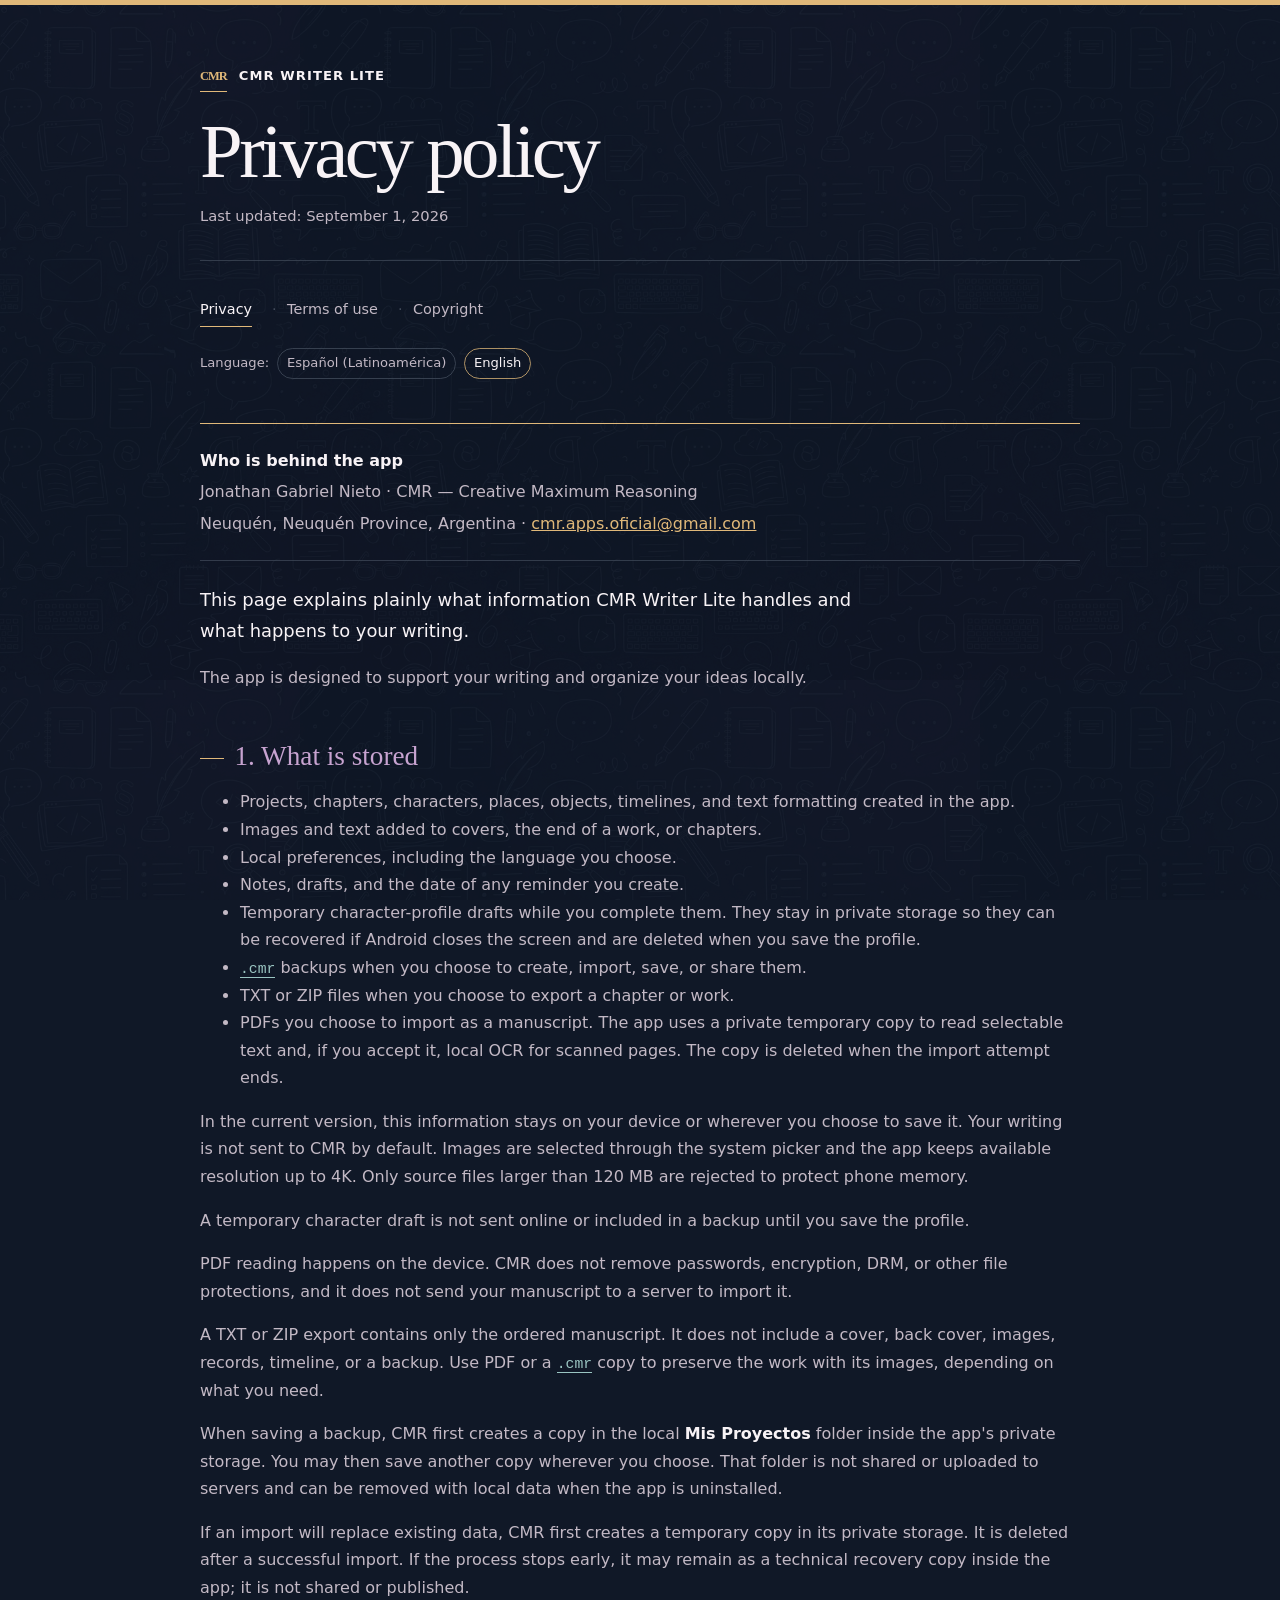
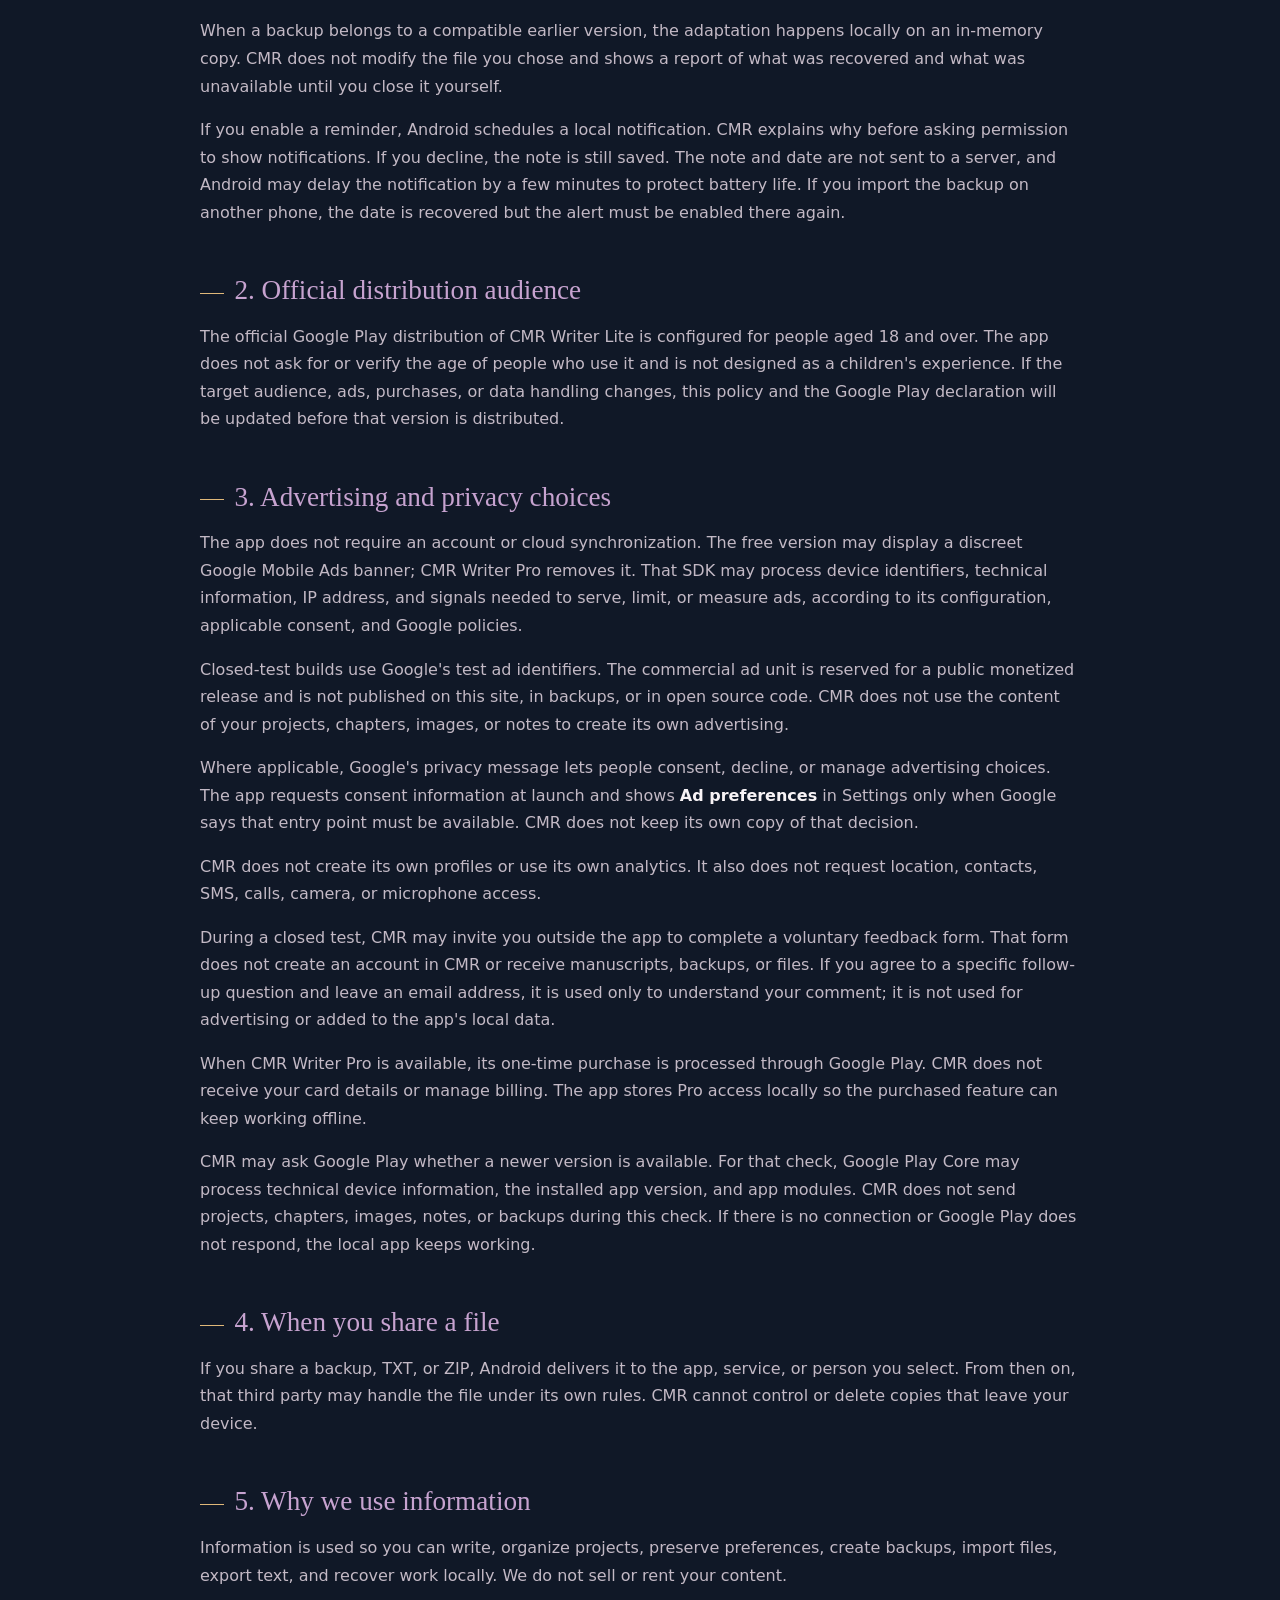
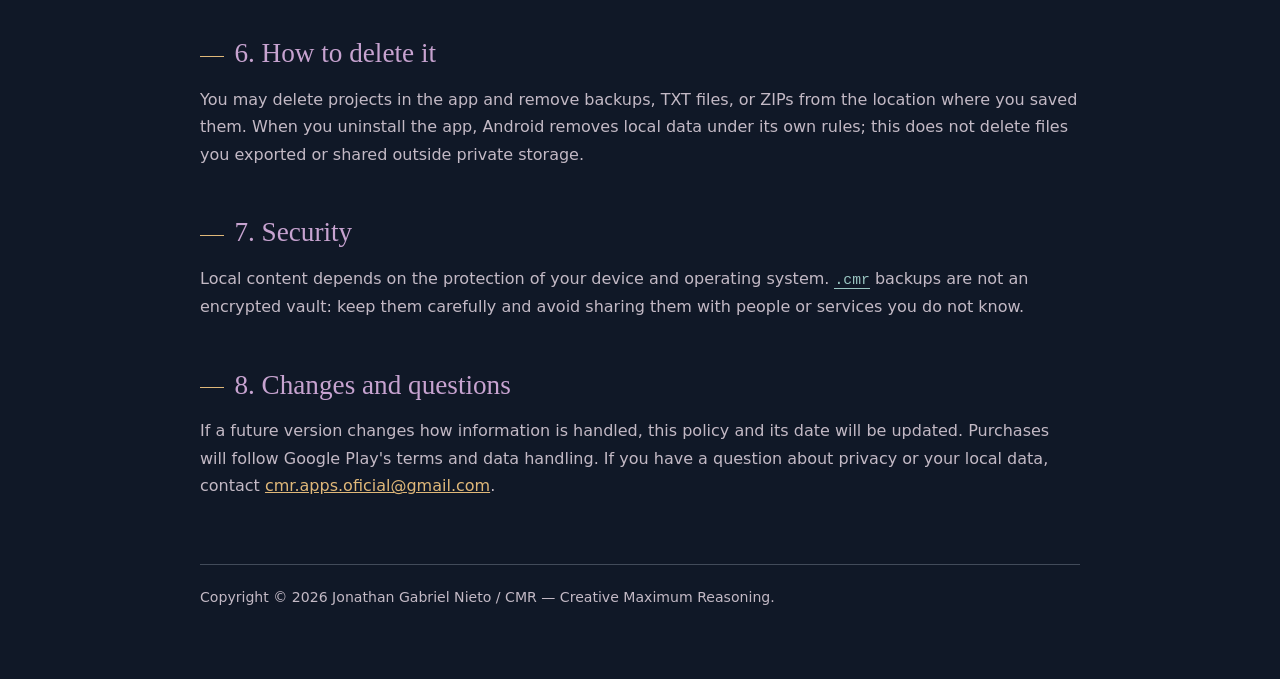
==== commit 64c1c73b: "Add files via upload" ====
--- a/en/index.html
+++ b/en/index.html
@@ -1,91 +1,89 @@
-<!doctype html>
-<html lang="en">
-<head>
-  <meta charset="utf-8">
-  <meta name="viewport" content="width=device-width, initial-scale=1">
-  <meta name="description" content="CMR Writer Lite privacy policy.">
-  <title>Privacy | CMR Writer Lite</title>
-  <link rel="icon" href="../favicon.ico" sizes="any">
-  <link rel="stylesheet" href="../styles.css">
-</head>
-<body>
-  <main class="shell">
-    <header>
-      <div class="brand"><span class="brand-mark" aria-hidden="true">CMR</span> CMR Writer Lite</div>
-      <h1>Privacy policy</h1>
+<!doctype html>
+<html lang="en">
+<head>
+  <meta charset="utf-8">
+  <meta name="viewport" content="width=device-width, initial-scale=1">
+  <meta name="description" content="CMR Writer Lite privacy policy.">
+  <title>Privacy | CMR Writer Lite</title>
+  <link rel="icon" href="../favicon.ico" sizes="any">
+  <link rel="stylesheet" href="../styles.css">
+</head>
+<body>
+  <main class="shell">
+    <header>
+      <div class="brand"><span class="brand-mark" aria-hidden="true">CMR</span> CMR Writer Lite</div>
+      <h1>Privacy policy</h1>
       <p class="meta">Last updated: September 1, 2026</p>
-    </header>
-
-    <nav aria-label="Legal documents">
-      <a href="index.html" aria-current="page">Privacy</a>
-      <a href="terms.html">Terms of use</a>
-      <a href="copyright.html">Copyright</a>
-    </nav>
-    <div class="language-switch" aria-label="Document language">
-      <span>Language:</span>
-      <a href="../index.html" lang="es-419">Español (Latinoamérica)</a>
-      <a href="index.html" lang="en" aria-current="true">English</a>
-    </div>
-
-    <section class="identity" aria-label="Contact details">
-      <p><strong>Who is behind the app</strong></p>
-      <p>Jonathan Gabriel Nieto · CMR — Creative Maximum Reasoning</p>
-      <p>Neuquén, Neuquén Province, Argentina · <a href="mailto:cmr.apps.oficial@gmail.com">cmr.apps.oficial@gmail.com</a></p>
-    </section>
-
-    <p class="lead">This page explains plainly what information CMR Writer Lite handles and what happens to your writing.</p>
-    <p>The app is designed to support your writing and organize your ideas locally.</p>
-
-    <h2>1. What is stored</h2>
-    <ul>
-      <li>Projects, chapters, characters, places, objects, timelines, and text formatting created in the app.</li>
-      <li>Images and text added to covers, the end of a work, or chapters.</li>
-            <li>Local preferences, including your language and the narrative colors you choose for characters, places, and objects.</li>
-      <li>Notes, drafts, and the date of any reminder you create.</li>
-      <li>The name, photo, and frame you choose for your local writer profile.</li>
-      <li>Temporary character-profile drafts while you complete them. They stay in private storage so they can be recovered if Android closes the screen and are deleted when you save the profile.</li>
-      <li><code>.cmr</code> backups when you choose to create, import, save, or share them.</li>
-      <li>TXT or ZIP files when you choose to export a chapter or work.</li>
-      <li>PDFs you choose to import as a manuscript. The app uses a private temporary copy to read selectable text and, if you accept it, local OCR for scanned pages. The copy is deleted when the import attempt ends.</li>
-    </ul>
-    <p>In the current version, this information stays on your device or wherever you choose to save it. Your writing is not sent to CMR by default. Images are selected through the system picker and the app keeps available resolution up to 4K. Only source files larger than 120 MB are rejected to protect phone memory.</p>
-    <p>A temporary character draft is not sent online or included in a backup until you save the profile.</p>
-    <p>Your profile photo is copied to the app's private storage and resized to a reasonable size to avoid unnecessary memory use. It is not uploaded to CMR, used for advertising, or included in your projects' <code>.cmr</code> backups. You can remove it from the profile; it is also deleted when you delete the profile or uninstall the app.</p>
-    <p>PDF reading happens on the device. CMR does not remove passwords, encryption, DRM, or other file protections, and it does not send your manuscript to a server to import it.</p>
-    <p>A TXT or ZIP export contains only the ordered manuscript. It does not include a cover, back cover, images, records, timeline, or a backup. Use PDF or a <code>.cmr</code> copy to preserve the work with its images, depending on what you need.</p>
-    <p>When saving a backup, CMR first creates a copy in the local <strong>Mis Proyectos</strong> folder inside the app's private storage. You may then save another copy wherever you choose. That folder is not shared or uploaded to servers and can be removed with local data when the app is uninstalled.</p>
-    <p>If an import will replace existing data, CMR first creates a temporary copy in its private storage. It is deleted after a successful import. If the process stops early, it may remain as a technical recovery copy inside the app; it is not shared or published.</p>
-    <p>When a backup belongs to a compatible earlier version, the adaptation happens locally on an in-memory copy. CMR does not modify the file you chose and shows a report of what was recovered and what was unavailable until you close it yourself.</p>
-    <p>If you enable a reminder, Android schedules a local notification. CMR explains why before asking permission to show notifications. If you decline, the note is still saved. The note and date are not sent to a server, and Android may delay the notification by a few minutes to protect battery life. If you import the backup on another phone, the date is recovered but the alert must be enabled there again.</p>
-
-    <h2>2. Official distribution audience</h2>
-    <p>The official Google Play distribution of CMR Writer Lite is configured for people aged 18 and over. The app does not ask for or verify the age of people who use it and is not designed as a children's experience. If the target audience, ads, purchases, or data handling changes, this policy and the Google Play declaration will be updated before that version is distributed.</p>
-
+    </header>
+
+    <nav aria-label="Legal documents">
+      <a href="index.html" aria-current="page">Privacy</a>
+      <a href="terms.html">Terms of use</a>
+      <a href="copyright.html">Copyright</a>
+    </nav>
+    <div class="language-switch" aria-label="Document language">
+      <span>Language:</span>
+      <a href="../index.html" lang="es-419">Español (Latinoamérica)</a>
+      <a href="index.html" lang="en" aria-current="true">English</a>
+    </div>
+
+    <section class="identity" aria-label="Contact details">
+      <p><strong>Who is behind the app</strong></p>
+      <p>Jonathan Gabriel Nieto · CMR — Creative Maximum Reasoning</p>
+      <p>Neuquén, Neuquén Province, Argentina · <a href="mailto:cmr.apps.oficial@gmail.com">cmr.apps.oficial@gmail.com</a></p>
+    </section>
+
+    <p class="lead">This page explains plainly what information CMR Writer Lite handles and what happens to your writing.</p>
+    <p>The app is designed to support your writing and organize your ideas locally.</p>
+
+    <h2>1. What is stored</h2>
+    <ul>
+      <li>Projects, chapters, characters, places, objects, timelines, and text formatting created in the app.</li>
+      <li>Images and text added to covers, the end of a work, or chapters.</li>
+      <li>Local preferences, including the language you choose.</li>
+      <li>Notes, drafts, and the date of any reminder you create.</li>
+      <li>Temporary character-profile drafts while you complete them. They stay in private storage so they can be recovered if Android closes the screen and are deleted when you save the profile.</li>
+      <li><code>.cmr</code> backups when you choose to create, import, save, or share them.</li>
+      <li>TXT or ZIP files when you choose to export a chapter or work.</li>
+      <li>PDFs you choose to import as a manuscript. The app uses a private temporary copy to read selectable text and, if you accept it, local OCR for scanned pages. The copy is deleted when the import attempt ends.</li>
+    </ul>
+    <p>In the current version, this information stays on your device or wherever you choose to save it. Your writing is not sent to CMR by default. Images are selected through the system picker and the app keeps available resolution up to 4K. Only source files larger than 120 MB are rejected to protect phone memory.</p>
+    <p>A temporary character draft is not sent online or included in a backup until you save the profile.</p>
+    <p>PDF reading happens on the device. CMR does not remove passwords, encryption, DRM, or other file protections, and it does not send your manuscript to a server to import it.</p>
+    <p>A TXT or ZIP export contains only the ordered manuscript. It does not include a cover, back cover, images, records, timeline, or a backup. Use PDF or a <code>.cmr</code> copy to preserve the work with its images, depending on what you need.</p>
+    <p>When saving a backup, CMR first creates a copy in the local <strong>Mis Proyectos</strong> folder inside the app's private storage. You may then save another copy wherever you choose. That folder is not shared or uploaded to servers and can be removed with local data when the app is uninstalled.</p>
+    <p>If an import will replace existing data, CMR first creates a temporary copy in its private storage. It is deleted after a successful import. If the process stops early, it may remain as a technical recovery copy inside the app; it is not shared or published.</p>
+    <p>When a backup belongs to a compatible earlier version, the adaptation happens locally on an in-memory copy. CMR does not modify the file you chose and shows a report of what was recovered and what was unavailable until you close it yourself.</p>
+    <p>If you enable a reminder, Android schedules a local notification. CMR explains why before asking permission to show notifications. If you decline, the note is still saved. The note and date are not sent to a server, and Android may delay the notification by a few minutes to protect battery life. If you import the backup on another phone, the date is recovered but the alert must be enabled there again.</p>
+
+    <h2>2. Official distribution audience</h2>
+    <p>The official Google Play distribution of CMR Writer Lite is configured for people aged 18 and over. The app does not ask for or verify the age of people who use it and is not designed as a children's experience. If the target audience, ads, purchases, or data handling changes, this policy and the Google Play declaration will be updated before that version is distributed.</p>
+
     <h2>3. Advertising and privacy choices</h2>
     <p>The app does not require an account or cloud synchronization. The free version may display a discreet Google Mobile Ads banner; CMR Writer Pro removes it. That SDK may process device identifiers, technical information, IP address, and signals needed to serve, limit, or measure ads, according to its configuration, applicable consent, and Google policies.</p>
     <p>Closed-test builds use Google's test ad identifiers. The commercial ad unit is reserved for a public monetized release and is not published on this site, in backups, or in open source code. CMR does not use the content of your projects, chapters, images, or notes to create its own advertising.</p>
     <p>Where applicable, Google's privacy message lets people consent, decline, or manage advertising choices. The app requests consent information at launch and shows <strong>Ad preferences</strong> in Settings only when Google says that entry point must be available. CMR does not keep its own copy of that decision.</p>
     <p>CMR does not create its own profiles or use its own analytics. It also does not request location, contacts, SMS, calls, camera, or microphone access.</p>
-    <p>During a closed test, CMR may invite you outside the app to complete a voluntary feedback form. That form does not create an account in CMR or receive manuscripts, backups, or files. If you agree to a specific follow-up question and leave an email address, it is used only to understand your comment; it is not used for advertising or added to the app's local data.</p>
-    <p>When CMR Writer Pro is available, its one-time purchase is processed through Google Play. CMR does not receive your card details or manage billing. The app stores Pro access locally so the purchased feature can keep working offline.</p>
-    <p>CMR may ask Google Play whether a newer version is available. For that check, Google Play Core may process technical device information, the installed app version, and app modules. CMR does not send projects, chapters, images, notes, or backups during this check. If there is no connection or Google Play does not respond, the local app keeps working.</p>
-
-    <h2>4. When you share a file</h2>
-    <p>If you share a backup, TXT, or ZIP, Android delivers it to the app, service, or person you select. From then on, that third party may handle the file under its own rules. CMR cannot control or delete copies that leave your device.</p>
-
-    <h2>5. Why we use information</h2>
-    <p>Information is used so you can write, organize projects, preserve preferences, create backups, import files, export text, and recover work locally. We do not sell or rent your content.</p>
-
-    <h2>6. How to delete it</h2>
-    <p>You may delete projects in the app and remove backups, TXT files, or ZIPs from the location where you saved them. When you uninstall the app, Android removes local data under its own rules; this does not delete files you exported or shared outside private storage.</p>
-
-    <h2>7. Security</h2>
-    <p>Local content depends on the protection of your device and operating system. <code>.cmr</code> backups are not an encrypted vault: keep them carefully and avoid sharing them with people or services you do not know.</p>
-
-    <h2>8. Changes and questions</h2>
-    <p>If a future version changes how information is handled, this policy and its date will be updated. Purchases will follow Google Play's terms and data handling. If you have a question about privacy or your local data, contact <a href="mailto:cmr.apps.oficial@gmail.com">cmr.apps.oficial@gmail.com</a>.</p>
-
-    <footer>Copyright © 2026 Jonathan Gabriel Nieto / CMR — Creative Maximum Reasoning.</footer>
-  </main>
-</body>
-</html>
+    <p>During a closed test, CMR may invite you outside the app to complete a voluntary feedback form. That form does not create an account in CMR or receive manuscripts, backups, or files. If you agree to a specific follow-up question and leave an email address, it is used only to understand your comment; it is not used for advertising or added to the app's local data.</p>
+    <p>When CMR Writer Pro is available, its one-time purchase is processed through Google Play. CMR does not receive your card details or manage billing. The app stores Pro access locally so the purchased feature can keep working offline.</p>
+    <p>CMR may ask Google Play whether a newer version is available. For that check, Google Play Core may process technical device information, the installed app version, and app modules. CMR does not send projects, chapters, images, notes, or backups during this check. If there is no connection or Google Play does not respond, the local app keeps working.</p>
+
+    <h2>4. When you share a file</h2>
+    <p>If you share a backup, TXT, or ZIP, Android delivers it to the app, service, or person you select. From then on, that third party may handle the file under its own rules. CMR cannot control or delete copies that leave your device.</p>
+
+    <h2>5. Why we use information</h2>
+    <p>Information is used so you can write, organize projects, preserve preferences, create backups, import files, export text, and recover work locally. We do not sell or rent your content.</p>
+
+    <h2>6. How to delete it</h2>
+    <p>You may delete projects in the app and remove backups, TXT files, or ZIPs from the location where you saved them. When you uninstall the app, Android removes local data under its own rules; this does not delete files you exported or shared outside private storage.</p>
+
+    <h2>7. Security</h2>
+    <p>Local content depends on the protection of your device and operating system. <code>.cmr</code> backups are not an encrypted vault: keep them carefully and avoid sharing them with people or services you do not know.</p>
+
+    <h2>8. Changes and questions</h2>
+    <p>If a future version changes how information is handled, this policy and its date will be updated. Purchases will follow Google Play's terms and data handling. If you have a question about privacy or your local data, contact <a href="mailto:cmr.apps.oficial@gmail.com">cmr.apps.oficial@gmail.com</a>.</p>
+
+    <footer>Copyright © 2026 Jonathan Gabriel Nieto / CMR — Creative Maximum Reasoning.</footer>
+  </main>
+</body>
+</html>
--- a/styles.css
+++ b/styles.css
@@ -1,274 +1,274 @@
-:root {
-  color-scheme: dark;
-  --ink: #101827;
-  --ink-soft: #182334;
-  --paper: #f8f3f6;
-  --text: #f0eaf0;
-  --muted: #c3b9c5;
-  --plum: #c7a3d0;
-  --gold: #e0b879;
-  --teal: #9ac5c2;
-  --line: #424b5a;
-  --focus: #f0d29a;
-}
-
-* {
-  box-sizing: border-box;
-}
-
-html {
-  scroll-behavior: smooth;
-}
-
-body {
-  position: relative;
-  isolation: isolate;
-  margin: 0;
-  background: var(--ink);
-  color: var(--text);
-  font: 1rem/1.72 ui-sans-serif, system-ui, -apple-system, "Segoe UI", sans-serif;
-}
-
-body::after {
-  position: fixed;
-  z-index: 0;
-  inset: 0;
-  content: "";
-  background-image: url("wallpaper_cmr.png");
-  background-position: center top;
-  background-size: 680px auto;
-  opacity: .17;
-  pointer-events: none;
-}
-
-body::before {
-  content: "";
-  position: relative;
-  z-index: 2;
-  display: block;
-  height: 5px;
-  background: var(--gold);
-}
-
-a {
-  color: var(--gold);
-}
-
-a:hover {
-  color: var(--paper);
-}
-
-a:focus-visible {
-  outline: 3px solid var(--focus);
-  outline-offset: 4px;
-}
-
-.shell {
-  position: relative;
-  z-index: 1;
-  width: min(100% - 2rem, 880px);
-  margin: 0 auto;
-  padding: 3.5rem 0 4.5rem;
-}
-
-.brand {
-  display: inline-flex;
-  align-items: center;
-  gap: .75rem;
-  color: var(--paper);
-  font-size: .82rem;
-  font-weight: 700;
-  letter-spacing: .08em;
-  text-transform: uppercase;
-}
-
-.brand-mark {
-  position: relative;
-  color: var(--gold);
-  font-family: Georgia, "Times New Roman", serif;
-  font-size: .78rem;
-  letter-spacing: -.08em;
-}
-
-.brand-mark::after {
-  position: absolute;
-  right: 0;
-  bottom: -.3rem;
-  left: 0;
-  height: 1px;
-  content: "";
-  background: var(--gold);
-}
-
-header {
-  margin-bottom: 2rem;
-  padding-bottom: 2rem;
-  border-bottom: 1px solid color-mix(in srgb, var(--line) 72%, transparent);
-}
-
-h1,
-h2 {
-  font-family: Georgia, "Times New Roman", serif;
-  font-weight: 400;
-}
-
-h1 {
-  max-width: 13ch;
-  margin: 1.5rem 0 .75rem;
-  color: var(--paper);
-  font-size: clamp(2.4rem, 8vw, 4.8rem);
-  letter-spacing: -.045em;
-  line-height: 1.02;
-}
-
-h2 {
-  margin: 3rem 0 .65rem;
-  color: var(--plum);
-  font-size: clamp(1.35rem, 3vw, 1.7rem);
-  line-height: 1.2;
-}
-
-h2::before {
-  display: inline-block;
-  width: 1.5rem;
-  height: 1px;
-  margin: 0 .65rem .35rem 0;
-  content: "";
-  background: var(--gold);
-}
-
-p,
-li {
-  color: var(--muted);
-}
-
-strong {
-  color: var(--paper);
-}
-
-.meta {
-  margin: 0;
-  color: var(--muted);
-  font-size: .92rem;
-}
-
-.lead {
-  max-width: 58ch;
-  color: var(--paper);
-  font-size: 1.12rem;
-}
-
-nav {
-  display: flex;
-  flex-wrap: wrap;
-  gap: .6rem;
-  margin: 1.75rem 0 3rem;
-}
-
-nav a {
-  padding: .25rem 0;
-  border-bottom: 1px solid transparent;
-  color: var(--muted);
-  font-size: .9rem;
-  text-decoration: none;
-}
-
-nav a + a::before {
-  margin: 0 .65rem;
-  content: "·";
-  color: var(--line);
-}
-
-nav a[aria-current="page"] {
-  border-color: var(--gold);
-  color: var(--paper);
-}
-
-.language-switch {
-  display: flex;
-  flex-wrap: wrap;
-  align-items: center;
-  gap: .5rem;
-  margin: -1.7rem 0 2.8rem;
-  color: var(--muted);
-  font-size: .82rem;
-}
-
-.language-switch a {
-  padding: .2rem .55rem;
-  border: 1px solid color-mix(in srgb, var(--line) 80%, transparent);
-  border-radius: 999px;
-  color: var(--muted);
-  text-decoration: none;
-}
-
-.language-switch a:hover {
-  border-color: var(--gold);
-  color: var(--paper);
-}
-
-.language-switch a[aria-current="true"] {
-  border-color: color-mix(in srgb, var(--gold) 76%, transparent);
-  color: var(--paper);
-}
-
-.identity,
-.note {
-  margin: 1.5rem 0;
-  padding: 1.15rem 0;
-  border-top: 1px solid var(--gold);
-  border-bottom: 1px solid color-mix(in srgb, var(--line) 72%, transparent);
-}
-
-.identity p,
-.note p {
-  margin: .25rem 0;
-}
-
-code {
-  border-bottom: 1px solid var(--teal);
-  color: var(--teal);
-  font-size: .92em;
-}
-
-footer {
-  margin-top: 4rem;
-  padding-top: 1.25rem;
-  border-top: 1px solid var(--line);
-  color: var(--muted);
-  font-size: .88rem;
-}
-
-@media (prefers-reduced-motion: no-preference) {
-  .brand-mark::after {
-    animation: quiet-pulse 4s ease-in-out infinite;
-  }
-}
-
-@keyframes quiet-pulse {
-  0%,
-  100% {
-    opacity: .55;
-  }
-
-  50% {
-    opacity: 1;
-  }
-}
-
-@media (max-width: 560px) {
-  .shell {
-    width: min(100% - 1.25rem, 880px);
-    padding-top: 2.5rem;
-  }
-
-  nav a {
-    flex: 0 1 auto;
-  }
-}
-
-@media (prefers-reduced-motion: reduce) {
-  html {
-    scroll-behavior: auto;
-  }
-}
+:root {
+  color-scheme: dark;
+  --ink: #101827;
+  --ink-soft: #182334;
+  --paper: #f8f3f6;
+  --text: #f0eaf0;
+  --muted: #c3b9c5;
+  --plum: #c7a3d0;
+  --gold: #e0b879;
+  --teal: #9ac5c2;
+  --line: #424b5a;
+  --focus: #f0d29a;
+}
+
+* {
+  box-sizing: border-box;
+}
+
+html {
+  scroll-behavior: smooth;
+}
+
+body {
+  position: relative;
+  isolation: isolate;
+  margin: 0;
+  background: var(--ink);
+  color: var(--text);
+  font: 1rem/1.72 ui-sans-serif, system-ui, -apple-system, "Segoe UI", sans-serif;
+}
+
+body::after {
+  position: fixed;
+  z-index: 0;
+  inset: 0;
+  content: "";
+  background-image: url("wallpaper_cmr.png");
+  background-position: center top;
+  background-size: 680px auto;
+  opacity: .17;
+  pointer-events: none;
+}
+
+body::before {
+  content: "";
+  position: relative;
+  z-index: 2;
+  display: block;
+  height: 5px;
+  background: var(--gold);
+}
+
+a {
+  color: var(--gold);
+}
+
+a:hover {
+  color: var(--paper);
+}
+
+a:focus-visible {
+  outline: 3px solid var(--focus);
+  outline-offset: 4px;
+}
+
+.shell {
+  position: relative;
+  z-index: 1;
+  width: min(100% - 2rem, 880px);
+  margin: 0 auto;
+  padding: 3.5rem 0 4.5rem;
+}
+
+.brand {
+  display: inline-flex;
+  align-items: center;
+  gap: .75rem;
+  color: var(--paper);
+  font-size: .82rem;
+  font-weight: 700;
+  letter-spacing: .08em;
+  text-transform: uppercase;
+}
+
+.brand-mark {
+  position: relative;
+  color: var(--gold);
+  font-family: Georgia, "Times New Roman", serif;
+  font-size: .78rem;
+  letter-spacing: -.08em;
+}
+
+.brand-mark::after {
+  position: absolute;
+  right: 0;
+  bottom: -.3rem;
+  left: 0;
+  height: 1px;
+  content: "";
+  background: var(--gold);
+}
+
+header {
+  margin-bottom: 2rem;
+  padding-bottom: 2rem;
+  border-bottom: 1px solid color-mix(in srgb, var(--line) 72%, transparent);
+}
+
+h1,
+h2 {
+  font-family: Georgia, "Times New Roman", serif;
+  font-weight: 400;
+}
+
+h1 {
+  max-width: 13ch;
+  margin: 1.5rem 0 .75rem;
+  color: var(--paper);
+  font-size: clamp(2.4rem, 8vw, 4.8rem);
+  letter-spacing: -.045em;
+  line-height: 1.02;
+}
+
+h2 {
+  margin: 3rem 0 .65rem;
+  color: var(--plum);
+  font-size: clamp(1.35rem, 3vw, 1.7rem);
+  line-height: 1.2;
+}
+
+h2::before {
+  display: inline-block;
+  width: 1.5rem;
+  height: 1px;
+  margin: 0 .65rem .35rem 0;
+  content: "";
+  background: var(--gold);
+}
+
+p,
+li {
+  color: var(--muted);
+}
+
+strong {
+  color: var(--paper);
+}
+
+.meta {
+  margin: 0;
+  color: var(--muted);
+  font-size: .92rem;
+}
+
+.lead {
+  max-width: 58ch;
+  color: var(--paper);
+  font-size: 1.12rem;
+}
+
+nav {
+  display: flex;
+  flex-wrap: wrap;
+  gap: .6rem;
+  margin: 1.75rem 0 3rem;
+}
+
+nav a {
+  padding: .25rem 0;
+  border-bottom: 1px solid transparent;
+  color: var(--muted);
+  font-size: .9rem;
+  text-decoration: none;
+}
+
+nav a + a::before {
+  margin: 0 .65rem;
+  content: "·";
+  color: var(--line);
+}
+
+nav a[aria-current="page"] {
+  border-color: var(--gold);
+  color: var(--paper);
+}
+
+.language-switch {
+  display: flex;
+  flex-wrap: wrap;
+  align-items: center;
+  gap: .5rem;
+  margin: -1.7rem 0 2.8rem;
+  color: var(--muted);
+  font-size: .82rem;
+}
+
+.language-switch a {
+  padding: .2rem .55rem;
+  border: 1px solid color-mix(in srgb, var(--line) 80%, transparent);
+  border-radius: 999px;
+  color: var(--muted);
+  text-decoration: none;
+}
+
+.language-switch a:hover {
+  border-color: var(--gold);
+  color: var(--paper);
+}
+
+.language-switch a[aria-current="true"] {
+  border-color: color-mix(in srgb, var(--gold) 76%, transparent);
+  color: var(--paper);
+}
+
+.identity,
+.note {
+  margin: 1.5rem 0;
+  padding: 1.15rem 0;
+  border-top: 1px solid var(--gold);
+  border-bottom: 1px solid color-mix(in srgb, var(--line) 72%, transparent);
+}
+
+.identity p,
+.note p {
+  margin: .25rem 0;
+}
+
+code {
+  border-bottom: 1px solid var(--teal);
+  color: var(--teal);
+  font-size: .92em;
+}
+
+footer {
+  margin-top: 4rem;
+  padding-top: 1.25rem;
+  border-top: 1px solid var(--line);
+  color: var(--muted);
+  font-size: .88rem;
+}
+
+@media (prefers-reduced-motion: no-preference) {
+  .brand-mark::after {
+    animation: quiet-pulse 4s ease-in-out infinite;
+  }
+}
+
+@keyframes quiet-pulse {
+  0%,
+  100% {
+    opacity: .55;
+  }
+
+  50% {
+    opacity: 1;
+  }
+}
+
+@media (max-width: 560px) {
+  .shell {
+    width: min(100% - 1.25rem, 880px);
+    padding-top: 2.5rem;
+  }
+
+  nav a {
+    flex: 0 1 auto;
+  }
+}
+
+@media (prefers-reduced-motion: reduce) {
+  html {
+    scroll-behavior: auto;
+  }
+}
